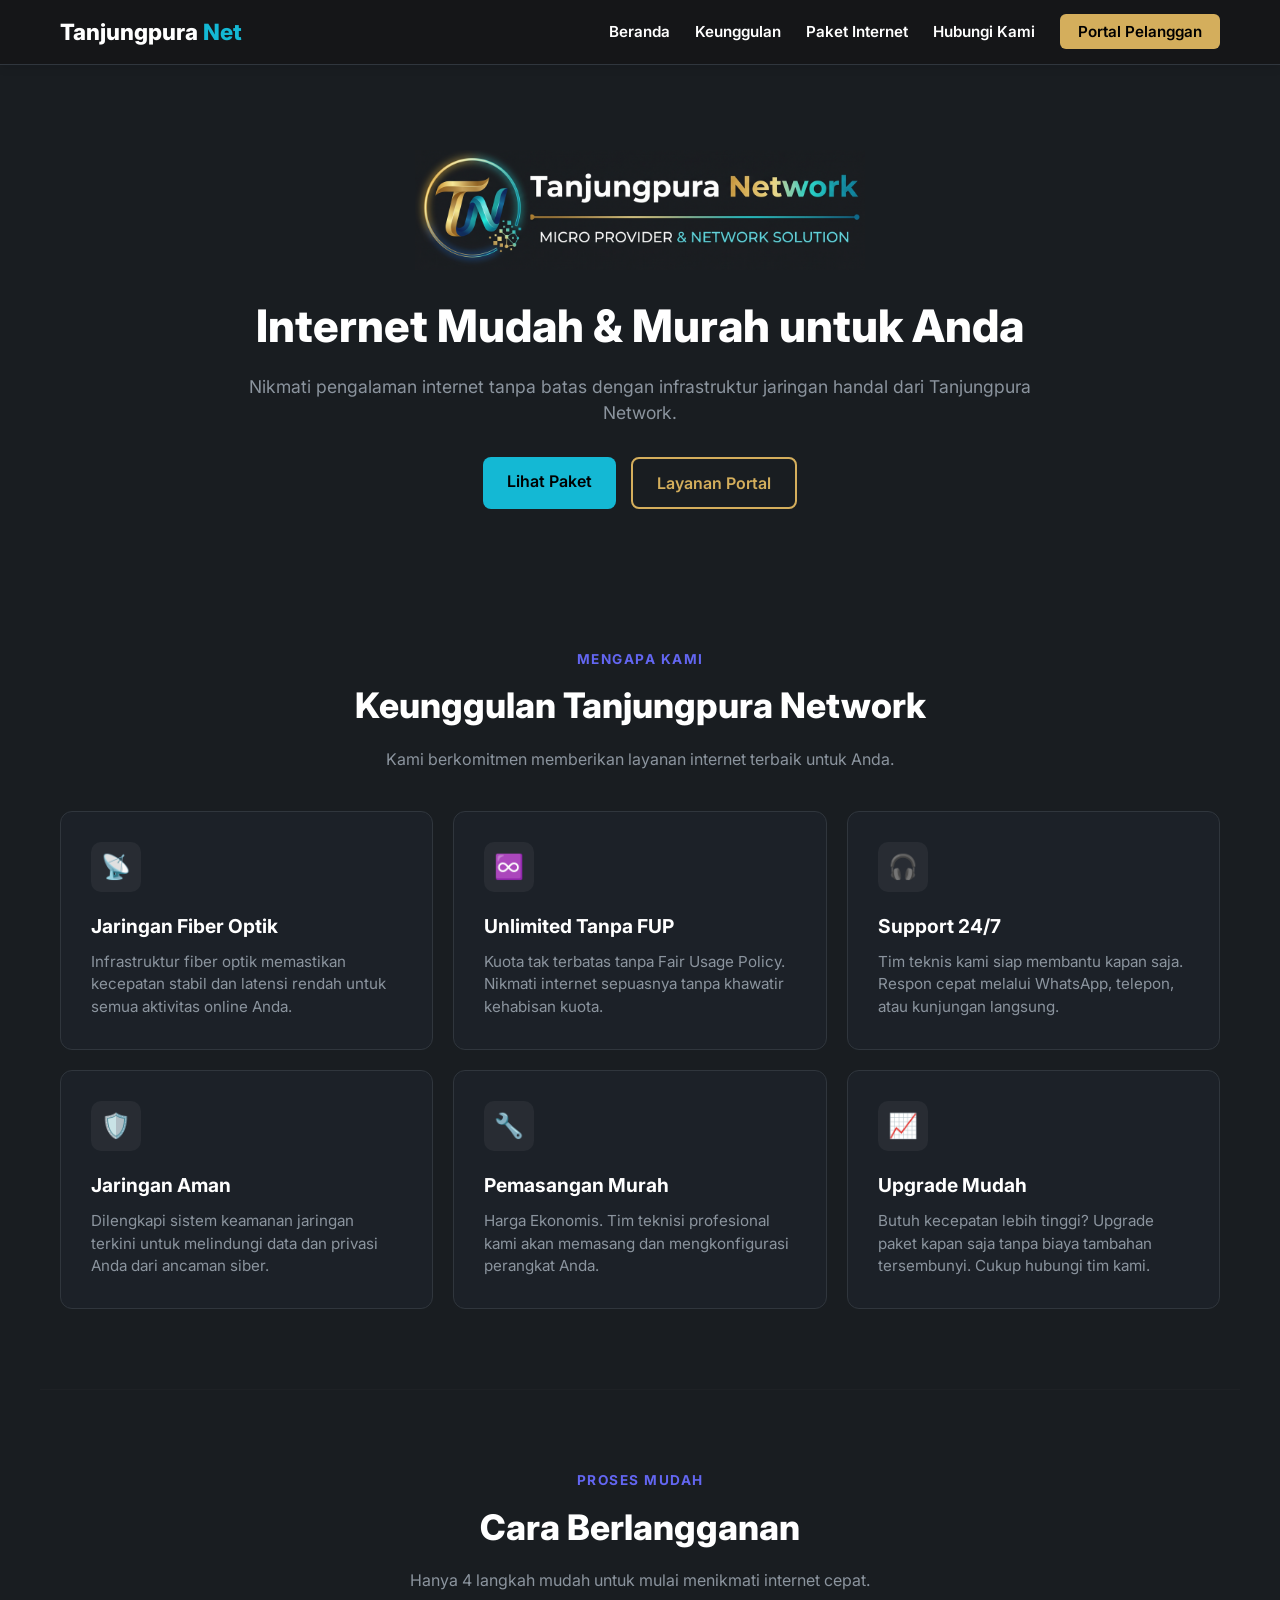
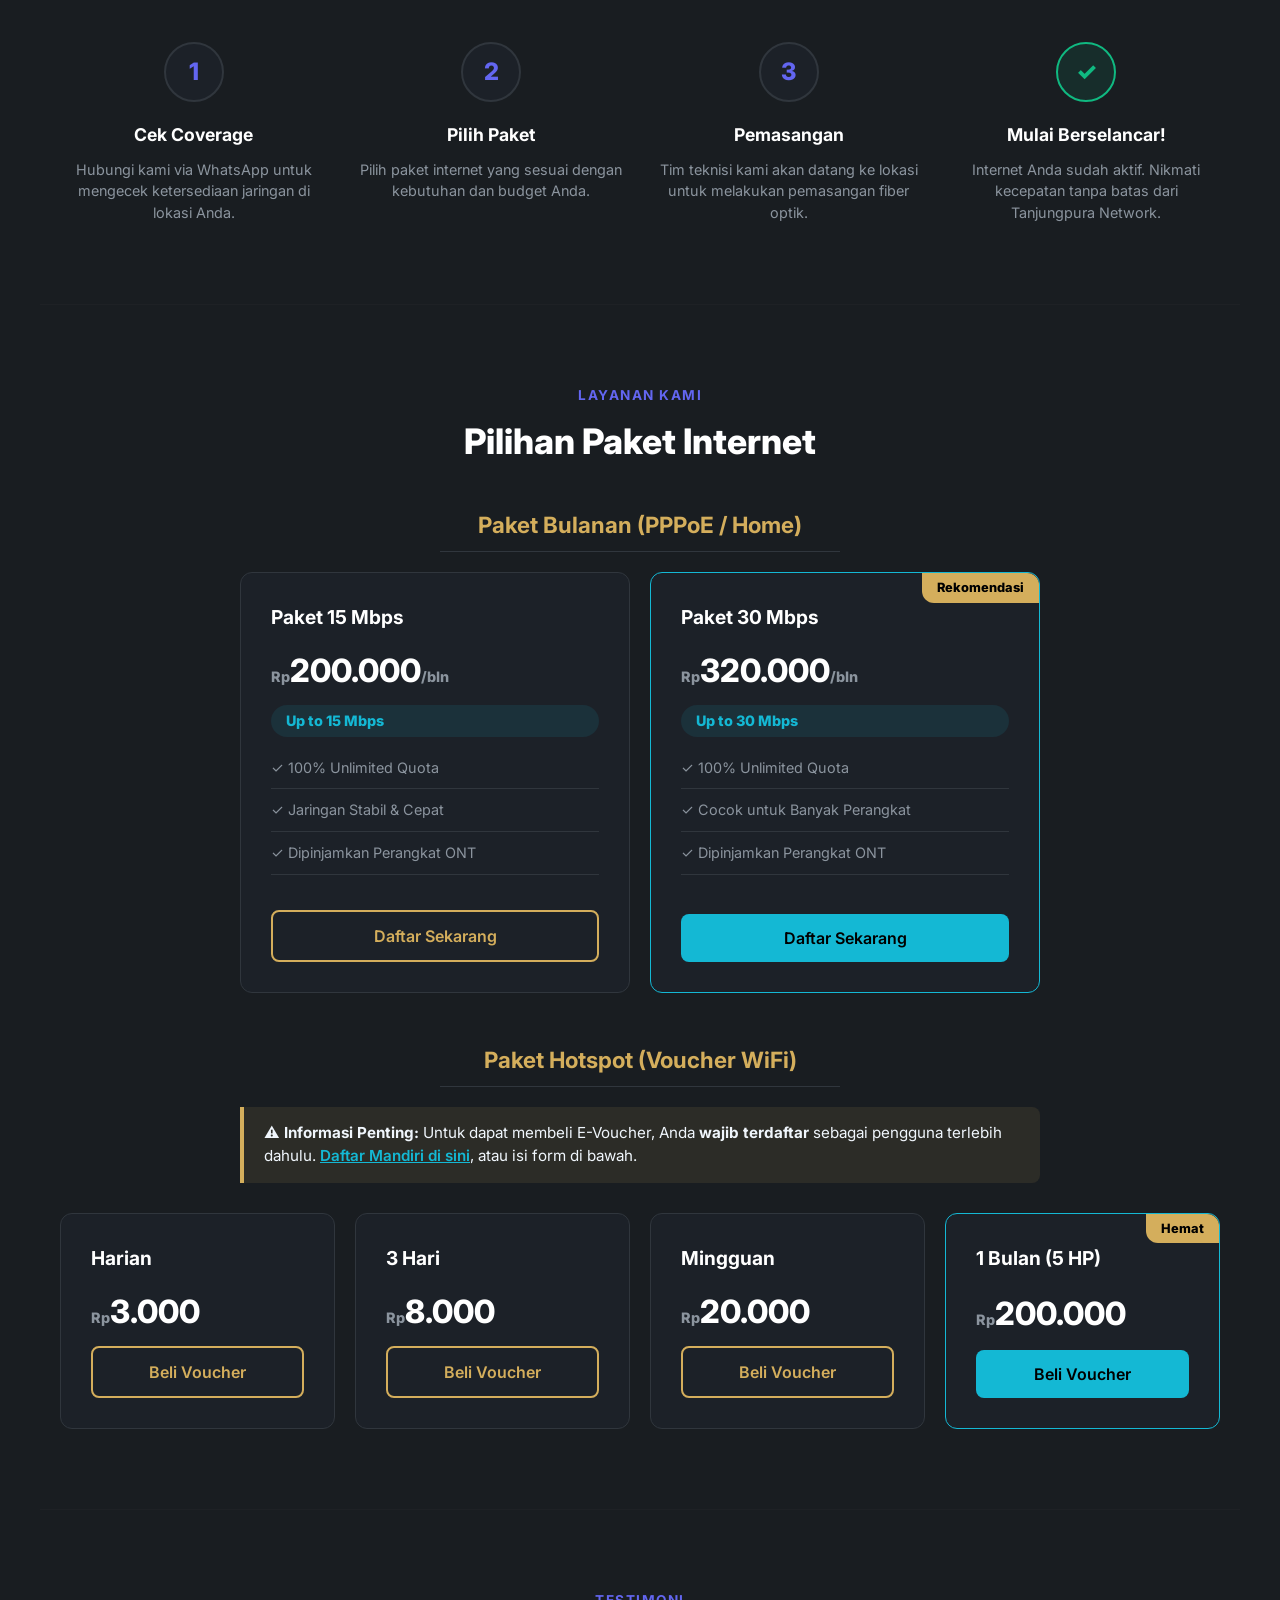
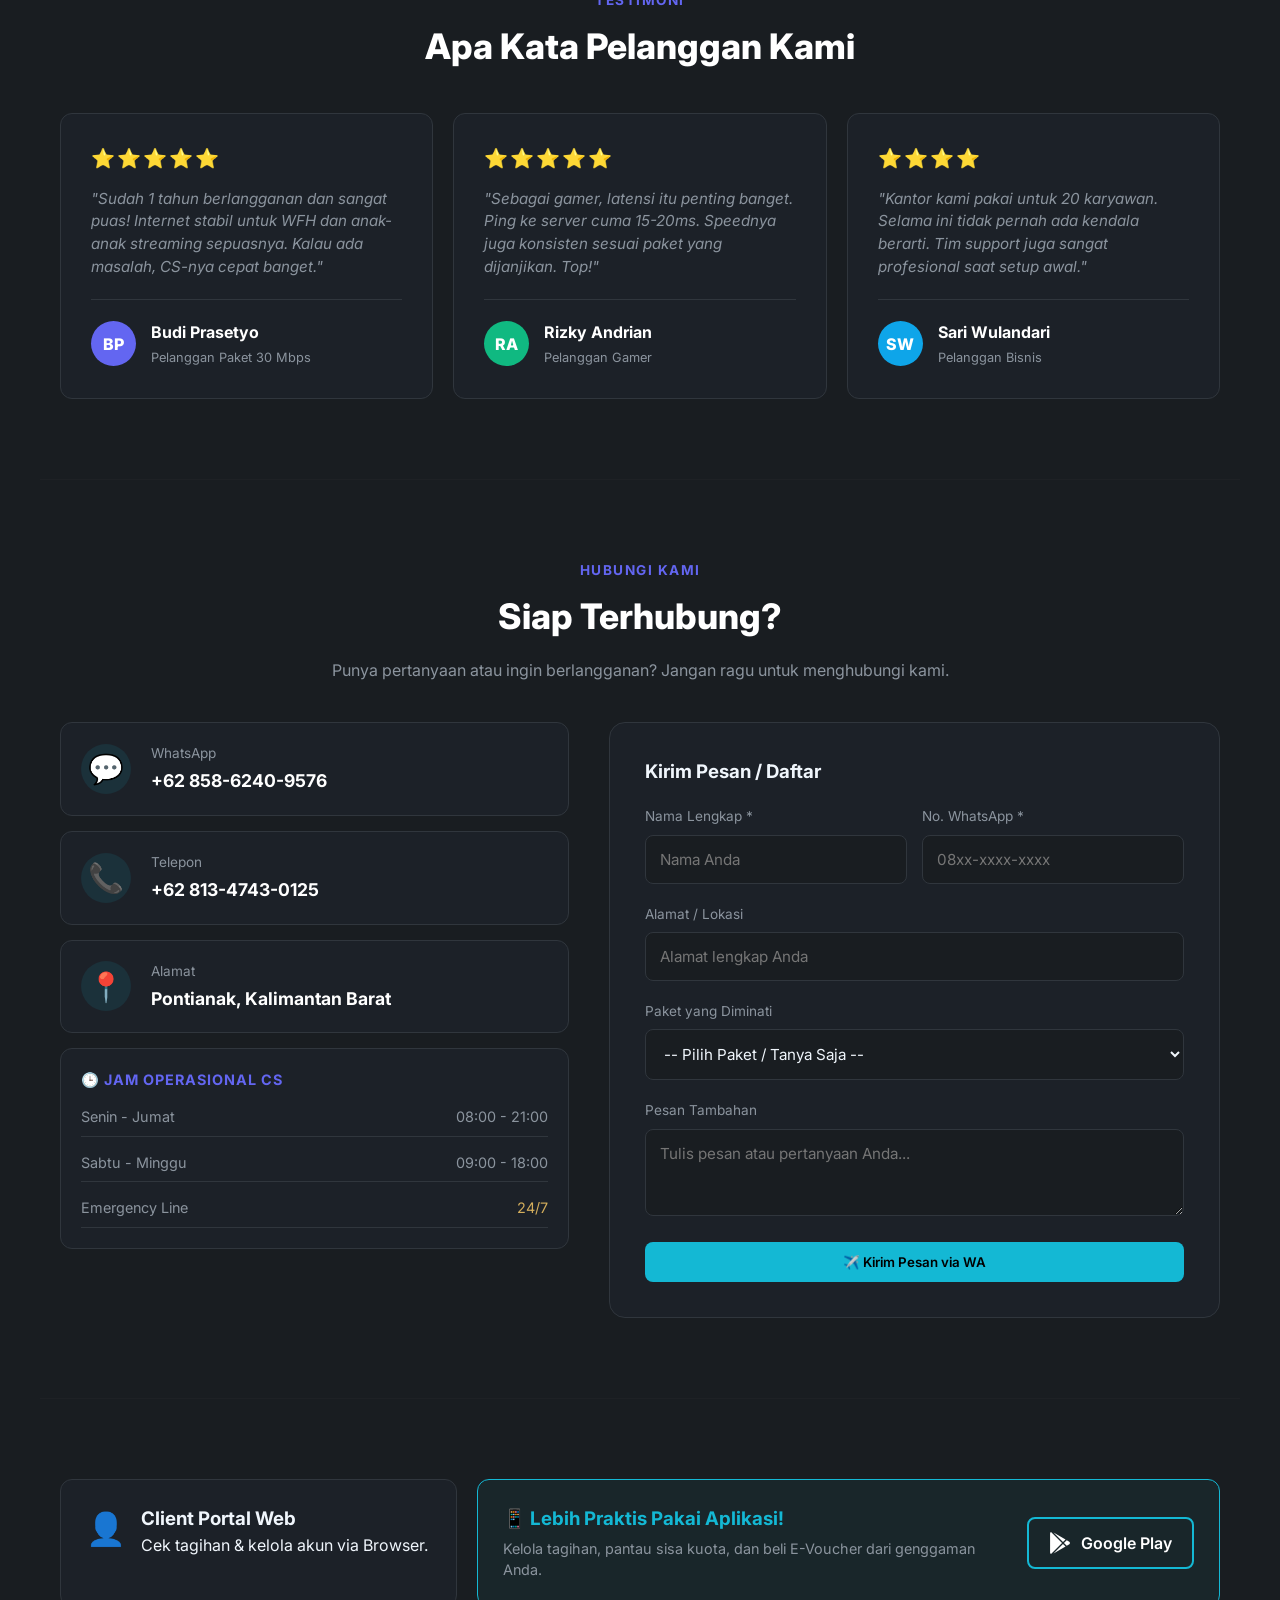
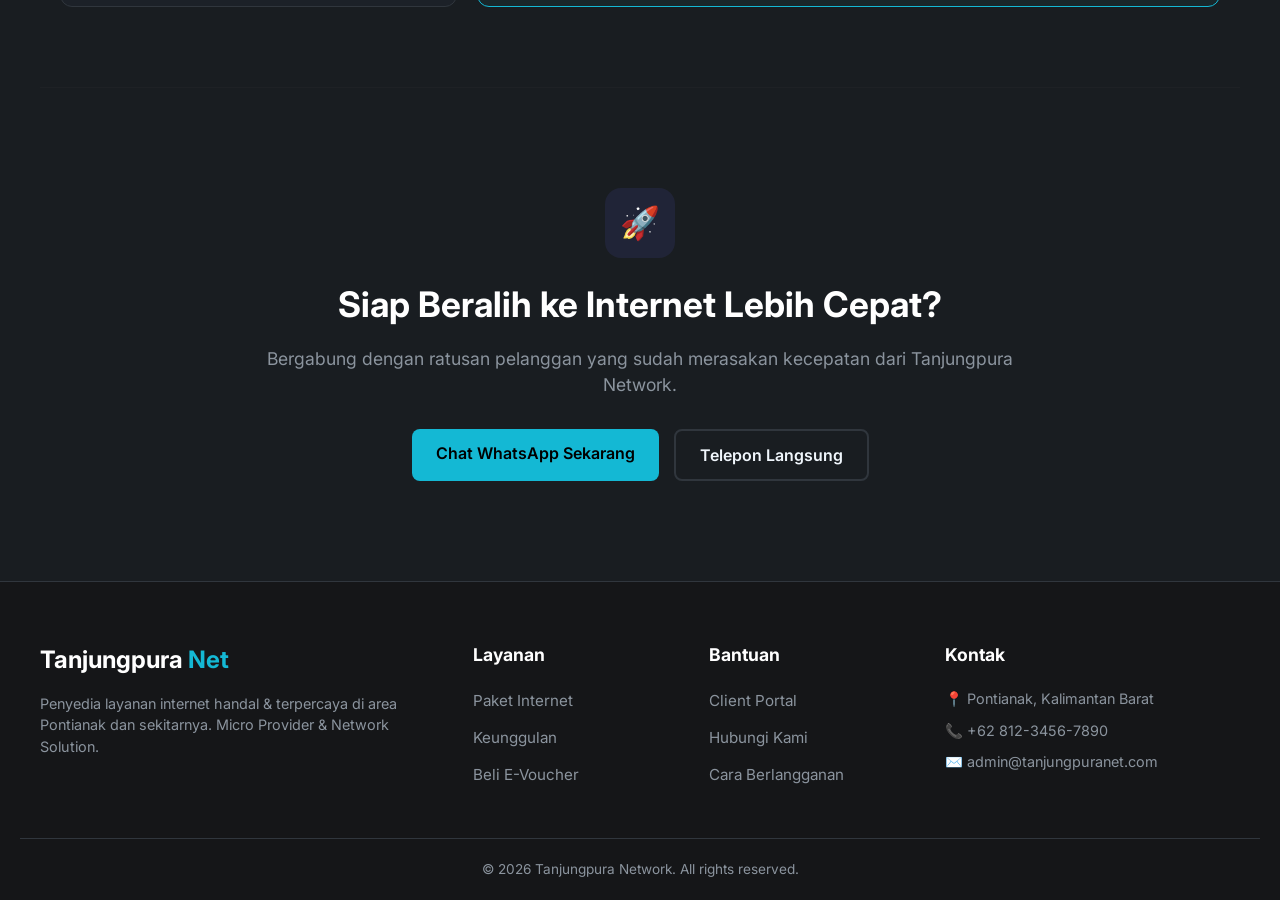
==== index.html @ 5db54688 "Initial commit" ====
<!DOCTYPE html>
<html lang="id">
<head>
    <meta charset="UTF-8">
    <meta name="viewport" content="width=device-width, initial-scale=1.0">
    <title>Tanjungpura Network - Micro Provider & Network Solution</title>
    <link href="https://fonts.googleapis.com/css2?family=Inter:wght@300;400;600;700;800&display=swap" rel="stylesheet">
    <link rel="stylesheet" href="style.css">
</head>
<body>

    <!-- Navbar -->
    <nav class="navbar" id="navbar">
        <div class="nav-container">
            <div class="logo">
                <a href="#home" style="text-decoration: none; color: var(--text-light);">
                    Tanjungpura <span class="text-cyan">Net</span>
                </a>
            </div>
            <div class="menu-toggle" id="mobile-menu">
                <span class="bar"></span>
                <span class="bar"></span>
                <span class="bar"></span>
            </div>
            <ul class="nav-links" id="nav-links">
                <li><a href="#home">Beranda</a></li>
                <li><a href="#fitur">Keunggulan</a></li>
                <li><a href="#paket">Paket Internet</a></li>
                <li><a href="#kontak">Hubungi Kami</a></li>
                <li><a href="https://gayatricorp.mixradius.com/login" class="btn-nav" target="_blank">Portal Pelanggan</a></li>
            </ul>
        </div>
    </nav>

    <!-- Hero Section -->
    <header id="home" class="hero">
        <div class="hero-content">
            <img src="tpr1.png" alt="Tanjungpura Network" class="hero-center-logo">
           <!-- <div class="tagline">Micro Provider & Network Solution</div> -->
            <h1>Internet Mudah & Murah untuk Anda</h1>
            <p>Nikmati pengalaman internet tanpa batas dengan infrastruktur jaringan handal dari Tanjungpura Network.</p>
            <div class="hero-buttons">
                <a href="#paket" class="btn btn-primary">Lihat Paket</a>
                <a href="#portal" class="btn btn-outline">Layanan Portal</a>
            </div>
        </div>
    </header>

    <!-- Statistik Section 
    <section class="stats-section">
        <div class="stats-container">
            <div class="stat-item">
                <h3 class="stat-number">1.250+</h3>
                <p>PELANGGAN AKTIF</p>
            </div>
            <div class="stat-item">
                <h3 class="stat-number">99.9%</h3>
                <p>UPTIME</p>
            </div>
            <div class="stat-item">
                <h3 class="stat-number">24/7</h3>
                <p>CUSTOMER SUPPORT</p>
            </div>
            <div class="stat-item">
                <h3 class="stat-number">15+</h3>
                <p>AREA COVERAGE</p>
            </div>
        </div>
    </section> -->

    <!-- Fitur & Keunggulan Section -->
    <section id="fitur" class="features">
        <div class="section-title">
            <span class="section-subtitle">MENGAPA KAMI</span>
            <h2>Keunggulan Tanjungpura Network</h2>
            <p style="color: var(--text-muted);">Kami berkomitmen memberikan layanan internet terbaik untuk Anda.</p>
        </div>
        <div class="feature-grid">
            <div class="feature-card">
                <div class="icon-box">📡</div>
                <h3>Jaringan Fiber Optik</h3>
                <p>Infrastruktur fiber optik memastikan kecepatan stabil dan latensi rendah untuk semua aktivitas online Anda.</p>
            </div>
            <div class="feature-card">
                <div class="icon-box">♾️</div>
                <h3>Unlimited Tanpa FUP</h3>
                <p>Kuota tak terbatas tanpa Fair Usage Policy. Nikmati internet sepuasnya tanpa khawatir kehabisan kuota.</p>
            </div>
            <div class="feature-card">
                <div class="icon-box">🎧</div>
                <h3>Support 24/7</h3>
                <p>Tim teknis kami siap membantu kapan saja. Respon cepat melalui WhatsApp, telepon, atau kunjungan langsung.</p>
            </div>
            <div class="feature-card">
                <div class="icon-box">🛡️</div>
                <h3>Jaringan Aman</h3>
                <p>Dilengkapi sistem keamanan jaringan terkini untuk melindungi data dan privasi Anda dari ancaman siber.</p>
            </div>
            <div class="feature-card">
                <div class="icon-box">🔧</div>
                <h3>Pemasangan Murah</h3>
                <p>Harga Ekonomis. Tim teknisi profesional kami akan memasang dan mengkonfigurasi perangkat Anda.</p>
            </div>
            <div class="feature-card">
                <div class="icon-box">📈</div>
                <h3>Upgrade Mudah</h3>
                <p>Butuh kecepatan lebih tinggi? Upgrade paket kapan saja tanpa biaya tambahan tersembunyi. Cukup hubungi tim kami.</p>
            </div>
        </div>
    </section>

    <!-- Proses Berlangganan Section -->
    <section class="steps-section">
        <div class="section-title">
            <span class="section-subtitle">PROSES MUDAH</span>
            <h2>Cara Berlangganan</h2>
            <p style="color: var(--text-muted);">Hanya 4 langkah mudah untuk mulai menikmati internet cepat.</p>
        </div>
        <div class="steps-grid">
            <div class="step-item">
                <div class="step-circle">1</div>
                <h3>Cek Coverage</h3>
                <p>Hubungi kami via WhatsApp untuk mengecek ketersediaan jaringan di lokasi Anda.</p>
            </div>
            <div class="step-item">
                <div class="step-circle">2</div>
                <h3>Pilih Paket</h3>
                <p>Pilih paket internet yang sesuai dengan kebutuhan dan budget Anda.</p>
            </div>
            <div class="step-item">
                <div class="step-circle">3</div>
                <h3>Pemasangan</h3>
                <p>Tim teknisi kami akan datang ke lokasi untuk melakukan pemasangan fiber optik.</p>
            </div>
            <div class="step-item">
                <div class="step-circle step-success">✓</div>
                <h3>Mulai Berselancar!</h3>
                <p>Internet Anda sudah aktif. Nikmati kecepatan tanpa batas dari Tanjungpura Network.</p>
            </div>
        </div>
    </section>

    <!-- Paket Harga Section (Bulanan & Hotspot) -->
    <section id="paket" class="pricing">
        <div class="section-title">
            <span class="section-subtitle">LAYANAN KAMI</span>
            <h2>Pilihan Paket Internet</h2>
        </div>
        <!-- (Kode Paket Bulanan dan Hotspot Anda tetap sama, saya sertakan penuh agar tidak terpotong) -->
        <h3 class="package-category-title">Paket Bulanan (PPPoE / Home)</h3>
        <div class="pricing-grid-monthly">
            <div class="pricing-card">
                <h3>Paket 15 Mbps</h3>
                <div class="price"><span>Rp</span>200.000<span>/bln</span></div>
                <div class="speed">Up to 15 Mbps</div>
                <ul class="features-list">
                    <li>✓ 100% Unlimited Quota</li>
                    <li>✓ Jaringan Stabil & Cepat</li>
                    <li>✓ Dipinjamkan Perangkat ONT</li>
                </ul>
                <a href="#kontak" class="btn btn-outline">Daftar Sekarang</a>
            </div>
            <div class="pricing-card popular">
                <div class="badge">Rekomendasi</div>
                <h3>Paket 30 Mbps</h3>
                <div class="price"><span>Rp</span>320.000<span>/bln</span></div>
                <div class="speed">Up to 30 Mbps</div>
                <ul class="features-list">
                    <li>✓ 100% Unlimited Quota</li>
                    <li>✓ Cocok untuk Banyak Perangkat</li>
                    <li>✓ Dipinjamkan Perangkat ONT</li>
                </ul>
                <a href="#kontak" class="btn btn-primary">Daftar Sekarang</a>
            </div>
        </div>

        <h3 class="package-category-title" style="margin-top: 50px;">Paket Hotspot (Voucher WiFi)</h3>
        <div class="info-box">
            <p><strong>⚠️ Informasi Penting:</strong> Untuk dapat membeli E-Voucher, Anda <strong>wajib terdaftar</strong> sebagai pengguna terlebih dahulu. <a href="https://gayatricorp.mixradius.com/register" target="_blank">Daftar Mandiri di sini</a>, atau isi form di bawah.</p>
        </div>
        <div class="pricing-grid-hotspot">
            <div class="pricing-card">
                <h3>Harian</h3>
                <div class="price"><span>Rp</span>3.000</div>
                <a href="https://gayatricorp.mixradius.com/evoucher" class="btn btn-outline" target="_blank">Beli Voucher</a>
            </div>
            <div class="pricing-card">
                <h3>3 Hari</h3>
                <div class="price"><span>Rp</span>8.000</div>
                <a href="https://gayatricorp.mixradius.com/evoucher" class="btn btn-outline" target="_blank">Beli Voucher</a>
            </div>
            <div class="pricing-card">
                <h3>Mingguan</h3>
                <div class="price"><span>Rp</span>20.000</div>
                <a href="https://gayatricorp.mixradius.com/evoucher" class="btn btn-outline" target="_blank">Beli Voucher</a>
            </div>
            <div class="pricing-card popular">
                <div class="badge">Hemat</div>
                <h3>1 Bulan (5 HP)</h3>
                <div class="price"><span>Rp</span>200.000</div>
                <a href="https://gayatricorp.mixradius.com/evoucher" class="btn btn-primary" target="_blank">Beli Voucher</a>
            </div>
        </div>
    </section>

    <!-- Testimoni Section -->
    <section class="testi-section">
        <div class="section-title">
            <span class="section-subtitle">TESTIMONI</span>
            <h2>Apa Kata Pelanggan Kami</h2>
        </div>
        <div class="testi-grid">
            <div class="testi-card">
                <div class="stars">⭐⭐⭐⭐⭐</div>
                <p class="testi-text">"Sudah 1 tahun berlangganan dan sangat puas! Internet stabil untuk WFH dan anak-anak streaming sepuasnya. Kalau ada masalah, CS-nya cepat banget."</p>
                <div class="testi-user">
                    <div class="user-avatar" style="background: #6366f1;">BP</div>
                    <div>
                        <h4>Budi Prasetyo</h4>
                        <span>Pelanggan Paket 30 Mbps</span>
                    </div>
                </div>
            </div>
            <div class="testi-card">
                <div class="stars">⭐⭐⭐⭐⭐</div>
                <p class="testi-text">"Sebagai gamer, latensi itu penting banget. Ping ke server cuma 15-20ms. Speednya juga konsisten sesuai paket yang dijanjikan. Top!"</p>
                <div class="testi-user">
                    <div class="user-avatar" style="background: #10b981;">RA</div>
                    <div>
                        <h4>Rizky Andrian</h4>
                        <span>Pelanggan Gamer</span>
                    </div>
                </div>
            </div>
            <div class="testi-card">
                <div class="stars">⭐⭐⭐⭐</div>
                <p class="testi-text">"Kantor kami pakai untuk 20 karyawan. Selama ini tidak pernah ada kendala berarti. Tim support juga sangat profesional saat setup awal."</p>
                <div class="testi-user">
                    <div class="user-avatar" style="background: #0ea5e9;">SW</div>
                    <div>
                        <h4>Sari Wulandari</h4>
                        <span>Pelanggan Bisnis</span>
                    </div>
                </div>
            </div>
        </div>
    </section>

    <!-- Contact & Form Section -->
    <section id="kontak" class="contact-section">
        <div class="section-title">
            <span class="section-subtitle">HUBUNGI KAMI</span>
            <h2>Siap Terhubung?</h2>
            <p style="color: var(--text-muted);">Punya pertanyaan atau ingin berlangganan? Jangan ragu untuk menghubungi kami.</p>
        </div>
        
        <div class="contact-grid">
            <!-- Info Kiri -->
            <div class="contact-info">
                <div class="info-card">
                    <div class="info-icon text-cyan">💬</div>
                    <div>
                        <p class="info-label">WhatsApp</p>
                        <h4>+62 858-6240-9576</h4>
                    </div>
                </div>
                <div class="info-card">
                    <div class="info-icon text-cyan">📞</div>
                    <div>
                        <p class="info-label">Telepon</p>
                        <h4>+62 813-4743-0125</h4>
                    </div>
                </div>
                <div class="info-card">
                    <div class="info-icon text-cyan">📍</div>
                    <div>
                        <p class="info-label">Alamat</p>
                        <h4>Pontianak, Kalimantan Barat</h4>
                    </div>
                </div>
                <div class="info-card op-hours">
                    <h4>🕒 Jam Operasional CS</h4>
                    <div class="hours-row"><span>Senin - Jumat</span> <span>08:00 - 21:00</span></div>
                    <div class="hours-row"><span>Sabtu - Minggu</span> <span>09:00 - 18:00</span></div>
                    <div class="hours-row"><span>Emergency Line</span> <span class="text-gold">24/7</span></div>
                </div>
            </div>

            <!-- Form Kanan -->
            <div class="contact-form-box">
                <h3 style="margin-bottom: 20px;">Kirim Pesan / Daftar</h3>
                <form id="waForm">
                    <div class="form-row">
                        <div class="form-group">
                            <label>Nama Lengkap *</label>
                            <input type="text" id="nama" class="form-control" required placeholder="Nama Anda">
                        </div>
                        <div class="form-group">
                            <label>No. WhatsApp *</label>
                            <input type="tel" id="nohp" class="form-control" required placeholder="08xx-xxxx-xxxx">
                        </div>
                    </div>
                    <div class="form-group">
                        <label>Alamat / Lokasi</label>
                        <input type="text" id="alamat" class="form-control" placeholder="Alamat lengkap Anda">
                    </div>
                    <div class="form-group">
                        <label>Paket yang Diminati</label>
                        <select id="paketpilihan" class="form-control">
                            <option value="Hanya Bertanya">-- Pilih Paket / Tanya Saja --</option>
                            <option value="Daftar Akun Voucher">Daftar Akun Voucher</option>
                            <option value="Pasang Bulanan 15 Mbps">Pasang Bulanan 15 Mbps</option>
                            <option value="Pasang Bulanan 30 Mbps">Pasang Bulanan 30 Mbps</option>
                        </select>
                    </div>
                    <div class="form-group">
                        <label>Pesan Tambahan</label>
                        <textarea id="pesanTambahan" class="form-control" rows="3" placeholder="Tulis pesan atau pertanyaan Anda..."></textarea>
                    </div>
                    <button type="submit" class="btn btn-primary" style="width: 100%;">✈️ Kirim Pesan via WA</button>
                </form>
            </div>
        </div>
    </section>

    <!-- Portal Pelanggan Access -->
    <section id="portal" class="portals">
        <div class="portal-grid">
            <a href="https://gayatricorp.mixradius.com/login" class="portal-card client-portal" target="_blank">
                <div class="portal-icon">👤</div>
                <div><h3>Client Portal Web</h3><p>Cek tagihan & kelola akun via Browser.</p></div>
            </a>
            <div class="app-banner" style="flex: 2;">
                <div class="app-banner-text">
                    <h3>📱 Lebih Praktis Pakai Aplikasi!</h3>
                    <p>Kelola tagihan, pantau sisa kuota, dan beli E-Voucher dari genggaman Anda.</p>
                </div>
                <a href="https://play.google.com/store/apps/details?id=com.mixradius.clientapp" class="btn btn-app" target="_blank">
                    <svg xmlns="http://www.w3.org/2000/svg" width="22" height="22" fill="currentColor" viewBox="0 0 512 512"><path d="M325.3 234.3L104.6 13l280.8 161.2-60.1 60.1zM47 0C34 6.8 25.3 19.2 25.3 35.3v441.3c0 16.1 8.7 28.5 21.7 35.3l256.6-256L47 0zm425.2 225.6l-58.9-34.1-65.7 64.5 65.7 64.5 60.1-34.1c18-14.3 18-46.5-1.2-60.8zM104.6 499l280.8-161.2-60.1-60.1L104.6 499z"/></svg>
                    Google Play
                </a>
            </div>
        </div>
    </section>

    <!-- Bottom CTA Section -->
    <section class="cta-section">
        <div class="cta-icon">🚀</div>
        <h2>Siap Beralih ke Internet Lebih Cepat?</h2>
        <p>Bergabung dengan ratusan pelanggan yang sudah merasakan kecepatan dari Tanjungpura Network.</p>
        <div class="cta-buttons">
            <a href="#kontak" class="btn btn-primary">Chat WhatsApp Sekarang</a>
            <a href="#kontak" class="btn btn-outline" style="color: var(--text-main); border-color: var(--border);">Telepon Langsung</a>
        </div>
    </section>

    <!-- Extended Footer -->
    <footer class="extended-footer">
        <div class="footer-grid">
            <div class="footer-brand">
                <h2 style="color: var(--text-light); margin-bottom: 15px;">Tanjungpura <span class="text-cyan">Net</span></h2>
                <p style="color: var(--text-muted); font-size: 0.9rem;">Penyedia layanan internet handal & terpercaya di area Pontianak dan sekitarnya. Micro Provider & Network Solution.</p>
            </div>
            <div class="footer-links">
                <h3>Layanan</h3>
                <ul>
                    <li><a href="#paket">Paket Internet</a></li>
                    <li><a href="#fitur">Keunggulan</a></li>
                    <li><a href="https://gayatricorp.mixradius.com/evoucher">Beli E-Voucher</a></li>
                </ul>
            </div>
            <div class="footer-links">
                <h3>Bantuan</h3>
                <ul>
                    <li><a href="https://gayatricorp.mixradius.com/login">Client Portal</a></li>
                    <li><a href="#kontak">Hubungi Kami</a></li>
                    <li><a href="#cara-berlangganan">Cara Berlangganan</a></li>
                </ul>
            </div>
            <div class="footer-links">
                <h3>Kontak</h3>
                <ul style="color: var(--text-muted); font-size: 0.9rem;">
                    <li style="margin-bottom: 10px;">📍 Pontianak, Kalimantan Barat</li>
                    <li style="margin-bottom: 10px;">📞 +62 812-3456-7890</li>
                    <li>✉️ admin@tanjungpuranet.com</li>
                </ul>
            </div>
        </div>
        <div class="footer-bottom">
            <p>&copy; 2026 Tanjungpura Network. All rights reserved.</p>
        </div>
    </footer>

    <script src="script.js"></script>
</body>
</html>
---- style.css ----
/* Variabel Warna - Dark Theme */
:root {
    --bg-main: #191d21;
    --bg-navbar: #151618;
    --bg-card: #1c2128;
    --cyan: #14b8d4;
    --gold: #d4ae5c;
    --text-main: #f0f6fc;
    --text-muted: #8b949e;
    --text-light: #ffffff;
    --border: #30363d;
}

* {
    margin: 0;
    padding: 0;
    box-sizing: border-box;
    font-family: 'Inter', sans-serif;
}

html {
    scroll-behavior: smooth;
}

body {
    background-color: var(--bg-main);
    color: var(--text-main);
    line-height: 1.5;
}

.text-cyan {
    color: var(--cyan);
}

.text-gold {
    color: var(--gold);
}

/* Typography & Titles */
.section-subtitle {
    display: block;
    color: #6366f1;
    font-size: 0.85rem;
    font-weight: 700;
    letter-spacing: 1.5px;
    margin-bottom: 10px;
    text-transform: uppercase;
}

.section-title {
    text-align: center;
    margin-bottom: 40px;
}

.section-title h2 {
    font-size: 2.2rem;
    font-weight: 800;
    color: var(--text-light);
    margin-bottom: 15px;
}

.package-category-title {
    text-align: center;
    font-size: 1.4rem;
    color: var(--gold);
    margin-bottom: 20px;
    font-weight: 700;
    border-bottom: 1px solid var(--border);
    padding-bottom: 10px;
    max-width: 400px;
    margin-left: auto;
    margin-right: auto;
}

/* Buttons */
.btn {
    display: inline-block;
    padding: 12px 24px;
    border-radius: 8px;
    font-weight: 600;
    text-decoration: none;
    text-align: center;
    transition: all 0.3s;
    cursor: pointer;
    border: none;
}

.btn-primary {
    background: var(--cyan);
    color: #000;
}

.btn-primary:hover {
    background: #11a2bc;
    transform: translateY(-2px);
    box-shadow: 0 4px 15px rgba(20, 184, 212, 0.4);
}

.btn-outline {
    background: transparent;
    color: var(--gold);
    border: 2px solid var(--gold);
}

.btn-outline:hover {
    background: var(--gold);
    color: #000;
    transform: translateY(-2px);
}

/* Navbar */
.navbar {
    position: fixed;
    top: 0;
    width: 100%;
    background: var(--bg-navbar);
    z-index: 1000;
    border-bottom: 1px solid var(--border);
    transition: all 0.3s;
}

.nav-container {
    max-width: 1200px;
    margin: 0 auto;
    padding: 15px 20px;
    display: flex;
    justify-content: space-between;
    align-items: center;
}

.logo {
    font-size: 1.4rem;
    font-weight: 800;
}

.menu-toggle {
    display: none;
    cursor: pointer;
}

.bar {
    display: block;
    width: 25px;
    height: 3px;
    margin: 5px auto;
    background-color: var(--text-light);
    transition: all 0.3s;
}

.nav-links {
    display: flex;
    list-style: none;
    gap: 25px;
    align-items: center;
}

.nav-links a {
    text-decoration: none;
    color: var(--text-light);
    font-weight: 600;
    font-size: 0.95rem;
    transition: color 0.3s;
}

.nav-links a:hover {
    color: var(--cyan);
}

.btn-nav {
    background: var(--gold);
    color: #000 !important;
    padding: 8px 18px;
    border-radius: 6px;
}

/* Hero Section */
.hero {
    display: flex;
    align-items: center;
    justify-content: center;
    text-align: center;
    padding: 150px 20px 60px;
}

.hero-content {
    max-width: 800px;
}

.hero-center-logo {
    width: 100%;
    max-width: 450px;
    height: auto;
    margin: 0 auto 30px auto;
    display: block;
}

.tagline {
    color: var(--gold);
    font-weight: 700;
    letter-spacing: 2px;
    text-transform: uppercase;
    margin-bottom: 15px;
    font-size: 0.9rem;
}

.hero h1 {
    font-size: 2.8rem;
    font-weight: 800;
    margin-bottom: 20px;
    line-height: 1.2;
    color: var(--text-light);
}

.hero p {
    font-size: 1.1rem;
    color: var(--text-muted);
    margin-bottom: 30px;
}

.hero-buttons {
    display: flex;
    gap: 15px;
    justify-content: center;
}

/* Layout Grid Sections */
section {
    padding: 80px 20px;
    max-width: 1200px;
    margin: 0 auto;
    border-bottom: 1px solid rgba(255, 255, 255, 0.02);
}

/* Statistik Layout (Yang Tadi Berantakan) */
.stats-section {
    padding: 40px 20px;
    background: var(--bg-navbar);
    border-top: 1px solid var(--border);
    border-bottom: 1px solid var(--border);
    max-width: 100%;
    margin-bottom: 40px;
}

.stats-container {
    max-width: 1200px;
    margin: 0 auto;
    display: flex;
    flex-wrap: wrap;
    justify-content: space-around;
    gap: 20px;
    text-align: center;
}

.stat-item {
    flex: 1;
    min-width: 200px;
}

.stat-number {
    font-size: 2.5rem;
    font-weight: 800;
    color: var(--text-light);
    margin-bottom: 5px;
}

.stat-item:nth-child(2) .stat-number {
    color: #6366f1;
}

.stat-item p {
    color: var(--text-muted);
    font-size: 0.85rem;
    font-weight: 700;
    letter-spacing: 1px;
}

/* Keunggulan */
.feature-grid {
    display: grid;
    grid-template-columns: repeat(auto-fit, minmax(320px, 1fr));
    gap: 20px;
}

.feature-card {
    background: var(--bg-card);
    padding: 30px;
    border-radius: 12px;
    border: 1px solid var(--border);
    transition: transform 0.3s;
}

.feature-card:hover {
    transform: translateY(-5px);
    border-color: rgba(20, 184, 212, 0.3);
}

.icon-box {
    background: rgba(255, 255, 255, 0.05);
    width: 50px;
    height: 50px;
    display: flex;
    align-items: center;
    justify-content: center;
    border-radius: 10px;
    font-size: 1.5rem;
    margin-bottom: 20px;
}

.feature-card h3 {
    color: var(--text-light);
    margin-bottom: 10px;
    font-size: 1.2rem;
}

.feature-card p {
    color: var(--text-muted);
    font-size: 0.95rem;
}

/* Langkah Berlangganan */
.steps-grid {
    display: grid;
    grid-template-columns: repeat(auto-fit, minmax(220px, 1fr));
    gap: 30px;
    text-align: center;
    margin-top: 50px;
}

.step-item {
    position: relative;
}

.step-circle {
    background: var(--bg-card);
    border: 2px solid var(--border);
    width: 60px;
    height: 60px;
    margin: 0 auto 20px;
    border-radius: 50%;
    display: flex;
    align-items: center;
    justify-content: center;
    font-size: 1.5rem;
    font-weight: 800;
    color: #6366f1;
    z-index: 2;
    position: relative;
}

.step-success {
    color: #10b981;
    border-color: #10b981;
    background: rgba(16, 185, 129, 0.1);
}

.step-item h3 {
    color: var(--text-light);
    margin-bottom: 10px;
    font-size: 1.1rem;
}

.step-item p {
    color: var(--text-muted);
    font-size: 0.9rem;
}

/* Paket Harga */
.pricing-grid-monthly {
    display: grid;
    grid-template-columns: repeat(auto-fit, minmax(300px, 1fr));
    gap: 20px;
    max-width: 800px;
    margin: 0 auto;
}

.pricing-grid-hotspot {
    display: grid;
    grid-template-columns: repeat(auto-fit, minmax(220px, 1fr));
    gap: 20px;
}

.pricing-card {
    background: var(--bg-card);
    padding: 30px;
    border-radius: 12px;
    border: 1px solid var(--border);
    position: relative;
    display: flex;
    flex-direction: column;
    justify-content: space-between;
}

.pricing-card.popular {
    border-color: var(--cyan);
}

.badge {
    position: absolute;
    top: 0;
    right: 0;
    background: var(--gold);
    color: #000;
    padding: 5px 15px;
    font-size: 0.8rem;
    font-weight: 800;
    border-bottom-left-radius: 12px;
    border-top-right-radius: 12px;
}

.pricing-card h3 {
    color: var(--text-light);
    font-size: 1.2rem;
    margin-bottom: 5px;
}

.price {
    font-size: 2rem;
    font-weight: 800;
    margin: 10px 0;
    color: var(--text-light);
}

.price span {
    font-size: 0.9rem;
    color: var(--text-muted);
}

.speed {
    display: inline-block;
    background: rgba(20, 184, 212, 0.1);
    color: var(--cyan);
    padding: 5px 15px;
    border-radius: 20px;
    font-weight: 800;
    margin-bottom: 20px;
    font-size: 0.9rem;
}

.features-list {
    list-style: none;
    margin-bottom: 25px;
    color: var(--text-muted);
    flex-grow: 1;
}

.features-list li {
    margin-bottom: 10px;
    font-size: 0.9rem;
    border-bottom: 1px solid var(--border);
    padding-bottom: 10px;
}

.info-box {
    background: rgba(212, 174, 92, 0.1);
    border-left: 4px solid var(--gold);
    padding: 15px 20px;
    margin: 0 auto 30px;
    max-width: 800px;
    border-radius: 0 8px 8px 0;
}

.info-box p {
    color: var(--text-main);
    font-size: 0.95rem;
}

.info-box a {
    color: var(--cyan);
    font-weight: 600;
}

/* Testimoni */
.testi-grid {
    display: grid;
    grid-template-columns: repeat(auto-fit, minmax(300px, 1fr));
    gap: 20px;
}

.testi-card {
    background: var(--bg-card);
    padding: 30px;
    border-radius: 12px;
    border: 1px solid var(--border);
}

.stars {
    color: #facc15;
    font-size: 1.2rem;
    margin-bottom: 15px;
    letter-spacing: 2px;
}

.testi-text {
    color: var(--text-muted);
    font-size: 0.95rem;
    margin-bottom: 20px;
    font-style: italic;
    border-bottom: 1px solid var(--border);
    padding-bottom: 20px;
}

.testi-user {
    display: flex;
    align-items: center;
    gap: 15px;
}

.user-avatar {
    width: 45px;
    height: 45px;
    border-radius: 50%;
    display: flex;
    align-items: center;
    justify-content: center;
    font-weight: 800;
    color: #fff;
}

.testi-user h4 {
    color: var(--text-light);
    font-size: 1rem;
}

.testi-user span {
    color: var(--text-muted);
    font-size: 0.8rem;
}

/* Hubungi Kami / Kontak */
.contact-grid {
    display: grid;
    grid-template-columns: 1fr;
    gap: 40px;
}

@media (min-width: 900px) {
    .contact-grid {
        grid-template-columns: 1fr 1.2fr;
    }
}

.contact-info {
    display: flex;
    flex-direction: column;
    gap: 15px;
}

.info-card {
    background: var(--bg-card);
    padding: 20px;
    border-radius: 12px;
    border: 1px solid var(--border);
    display: flex;
    align-items: center;
    gap: 20px;
}

.info-icon {
    font-size: 1.8rem;
    width: 50px;
    height: 50px;
    background: rgba(20, 184, 212, 0.1);
    display: flex;
    align-items: center;
    justify-content: center;
    border-radius: 50%;
}

.info-label {
    color: var(--text-muted);
    font-size: 0.85rem;
    margin-bottom: 5px;
}

.info-card h4 {
    color: var(--text-light);
    font-size: 1.1rem;
}

.op-hours {
    flex-direction: column;
    align-items: flex-start;
    gap: 15px;
}

.op-hours h4 {
    color: #6366f1;
    font-size: 0.9rem;
    text-transform: uppercase;
    letter-spacing: 1px;
}

.hours-row {
    display: flex;
    justify-content: space-between;
    width: 100%;
    color: var(--text-muted);
    font-size: 0.9rem;
    border-bottom: 1px solid var(--border);
    padding-bottom: 8px;
}

/* Form Kontak & Pendaftaran */
.contact-form-box {
    background: var(--bg-card);
    padding: 35px;
    border-radius: 16px;
    border: 1px solid var(--border);
}

.form-row {
    display: grid;
    grid-template-columns: 1fr 1fr;
    gap: 15px;
}

@media (max-width: 600px) {
    .form-row {
        grid-template-columns: 1fr;
    }
}

.form-group {
    margin-bottom: 20px;
    text-align: left;
}

.form-group label {
    display: block;
    margin-bottom: 8px;
    color: var(--text-muted);
    font-size: 0.85rem;
}

.form-control {
    width: 100%;
    padding: 14px;
    border: 1px solid var(--border);
    border-radius: 8px;
    background: var(--bg-main);
    color: var(--text-main);
    font-size: 0.95rem;
    transition: all 0.3s;
}

.form-control:focus {
    outline: none;
    border-color: #6366f1;
}

textarea.form-control {
    resize: vertical;
}

/* Portals & App Banner */
.portal-grid {
    display: flex;
    flex-wrap: wrap;
    gap: 20px;
}

.portal-card {
    flex: 1;
    min-width: 280px;
    background: var(--bg-card);
    padding: 25px;
    border-radius: 12px;
    border: 1px solid var(--border);
    text-decoration: none;
    color: var(--text-main);
    display: flex;
    align-items: flex-start;
    gap: 15px;
    transition: transform 0.3s;
}

.portal-card:hover {
    transform: translateY(-3px);
    background: rgba(255, 255, 255, 0.05);
}

.portal-icon {
    font-size: 2rem;
}

.app-banner {
    background: rgba(20, 184, 212, 0.05);
    border: 1px solid var(--cyan);
    border-radius: 12px;
    padding: 25px;
    display: flex;
    flex-wrap: wrap;
    align-items: center;
    justify-content: space-between;
    gap: 20px;
}

.app-banner-text {
    flex: 1;
    min-width: 250px;
}

.app-banner-text h3 {
    color: var(--cyan);
    margin-bottom: 5px;
}

.app-banner-text p {
    color: var(--text-muted);
    font-size: 0.9rem;
}

.btn-app {
    display: flex;
    align-items: center;
    justify-content: center;
    gap: 10px;
    background: transparent;
    color: var(--text-light);
    border: 2px solid var(--cyan);
    padding: 12px 20px;
    border-radius: 8px;
    font-weight: 600;
    text-decoration: none;
    transition: background 0.3s;
}

.btn-app:hover {
    background: var(--cyan);
    color: #000;
}

/* CTA Section */
.cta-section {
    text-align: center;
    padding: 100px 20px;
    max-width: 800px;
    margin: 0 auto;
    border: none;
}

.cta-icon {
    background: rgba(99, 102, 241, 0.1);
    width: 70px;
    height: 70px;
    margin: 0 auto 20px;
    display: flex;
    align-items: center;
    justify-content: center;
    border-radius: 16px;
    font-size: 2rem;
}

.cta-section h2 {
    font-size: 2.2rem;
    margin-bottom: 15px;
    color: var(--text-light);
}

.cta-section p {
    color: var(--text-muted);
    margin-bottom: 30px;
    font-size: 1.1rem;
}

.cta-buttons {
    display: flex;
    gap: 15px;
    justify-content: center;
    flex-wrap: wrap;
}

/* Extended Footer */
.extended-footer {
    background: var(--bg-navbar);
    border-top: 1px solid var(--border);
    padding: 60px 20px 20px;
}

.footer-grid {
    max-width: 1200px;
    margin: 0 auto;
    display: grid;
    grid-template-columns: 2fr 1fr 1fr 1.5fr;
    gap: 40px;
    margin-bottom: 40px;
}

@media (max-width: 900px) {
    .footer-grid {
        grid-template-columns: 1fr 1fr;
    }
}

@media (max-width: 600px) {
    .footer-grid {
        grid-template-columns: 1fr;
    }
}

.footer-links h3 {
    color: var(--text-light);
    font-size: 1.1rem;
    margin-bottom: 20px;
}

.footer-links ul {
    list-style: none;
}

.footer-links li {
    margin-bottom: 12px;
}

.footer-links a {
    color: var(--text-muted);
    text-decoration: none;
    transition: color 0.3s;
    font-size: 0.95rem;
}

.footer-links a:hover {
    color: var(--cyan);
}

.footer-bottom {
    text-align: center;
    padding-top: 20px;
    border-top: 1px solid var(--border);
    color: var(--text-muted);
    font-size: 0.85rem;
}

/* Mobile Logic */
@media (max-width: 768px) {
    .menu-toggle {
        display: block;
    }

    .nav-links {
        position: absolute;
        top: 100%;
        left: 0;
        width: 100%;
        background: var(--bg-navbar);
        border-bottom: 1px solid var(--border);
        flex-direction: column;
        padding: 20px;
        gap: 20px;
        transform: translateY(-150%);
        opacity: 0;
        transition: all 0.3s ease-in-out;
        z-index: -1;
    }

    .nav-links.active {
        transform: translateY(0);
        opacity: 1;
        z-index: 999;
    }

    .hero h1 {
        font-size: 2rem;
    }

    .hero-buttons {
        flex-direction: column;
    }
}
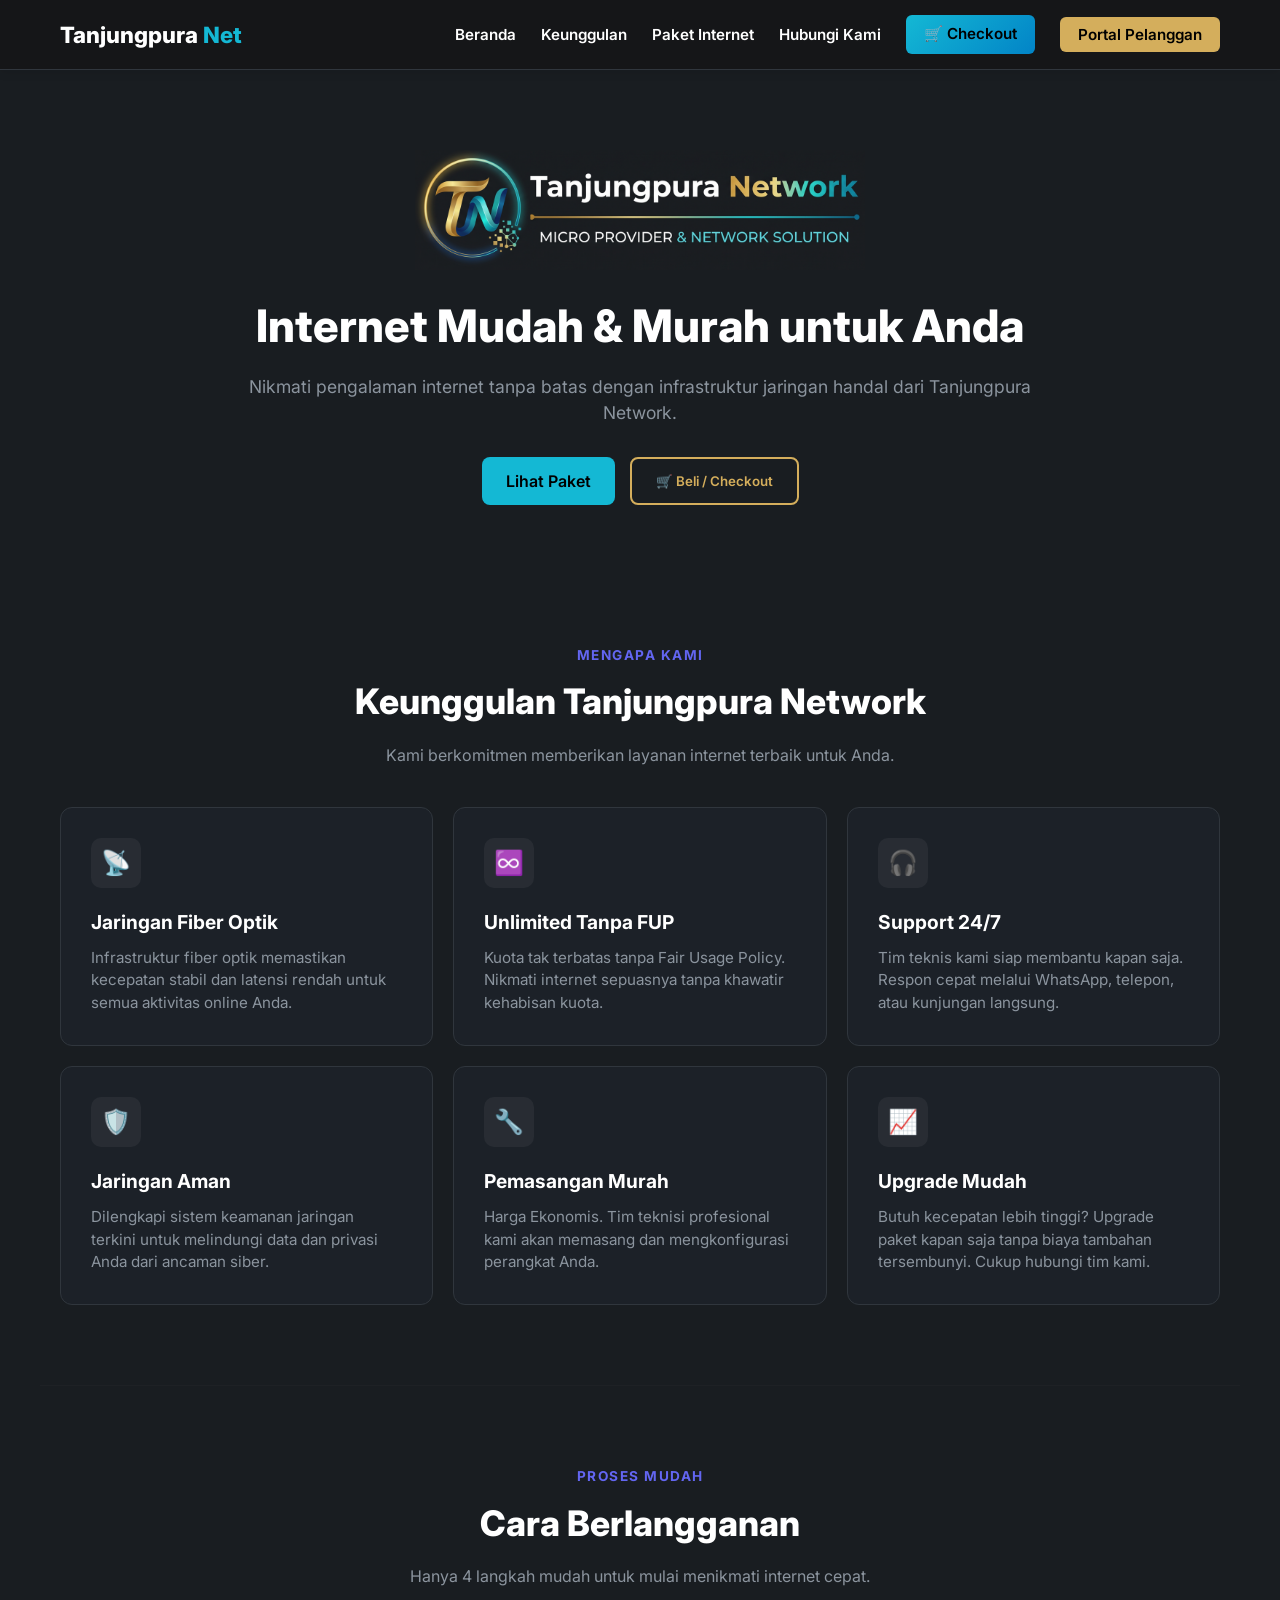
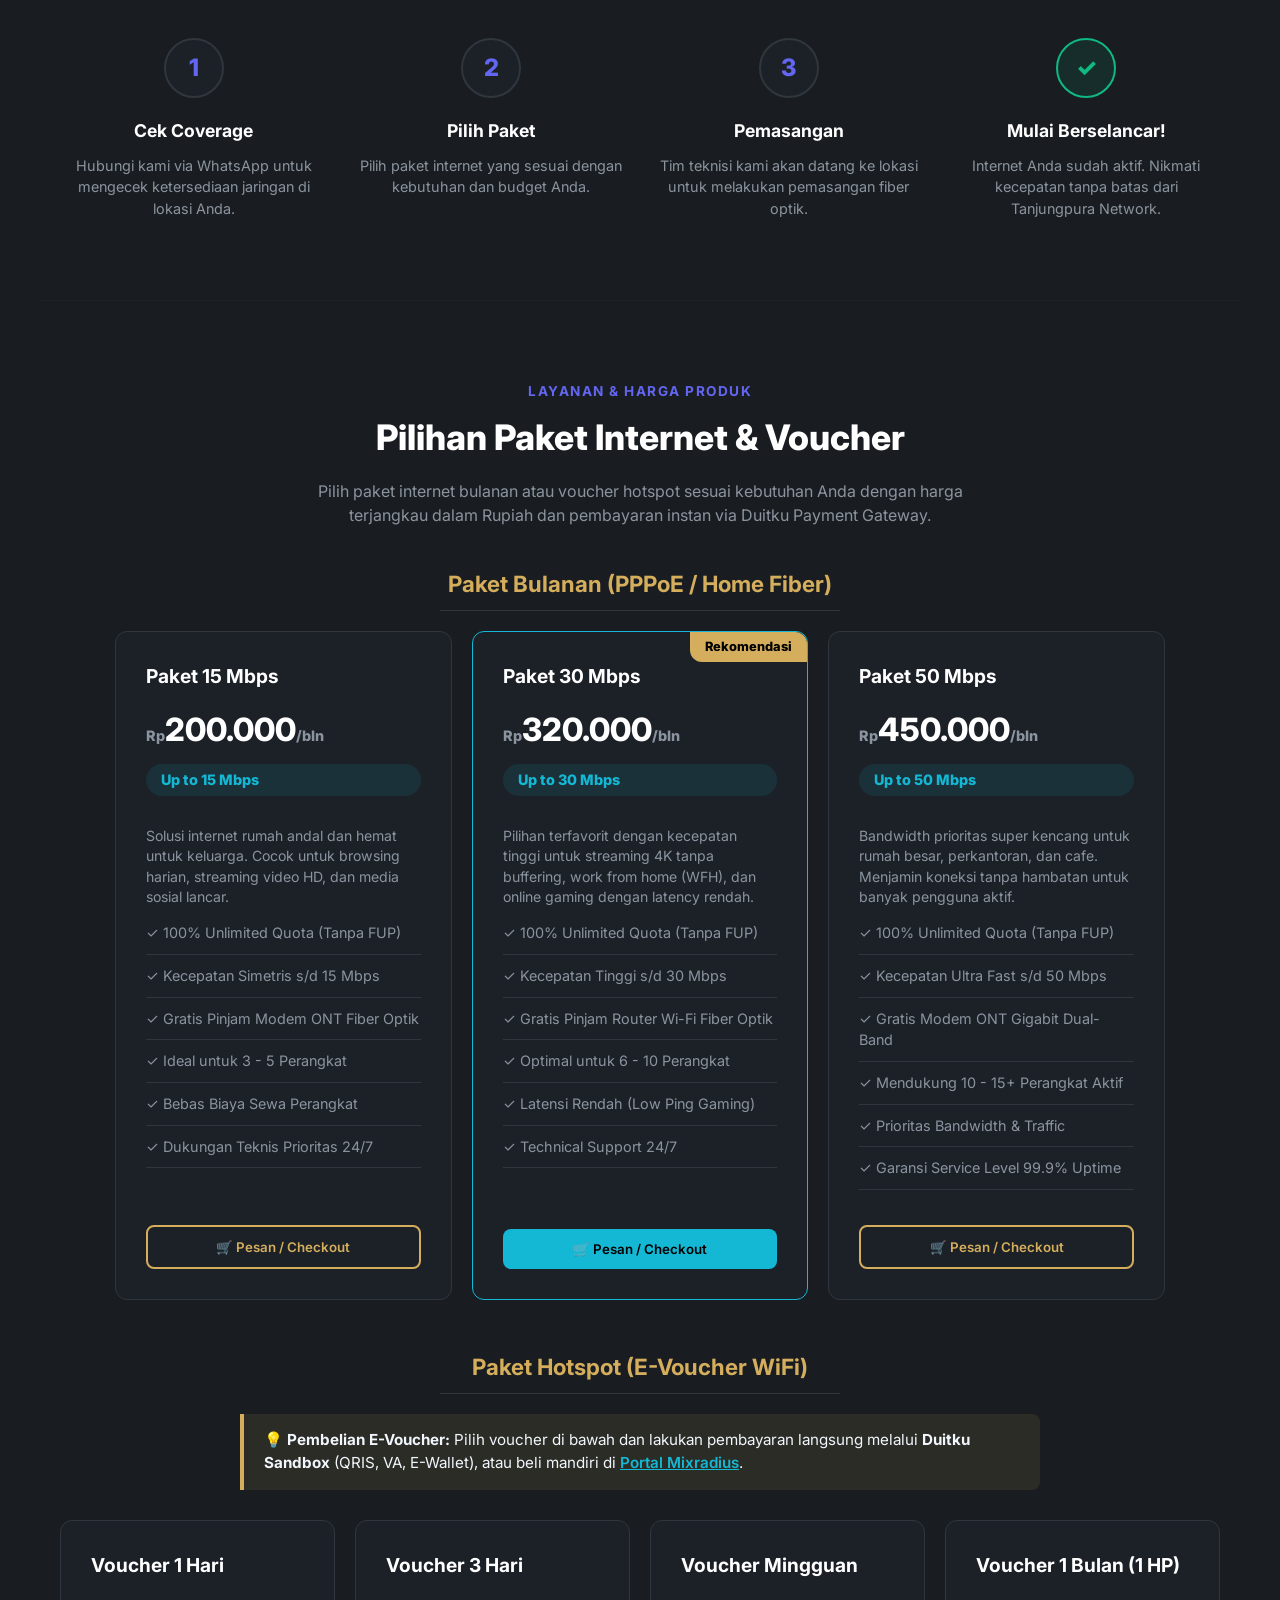
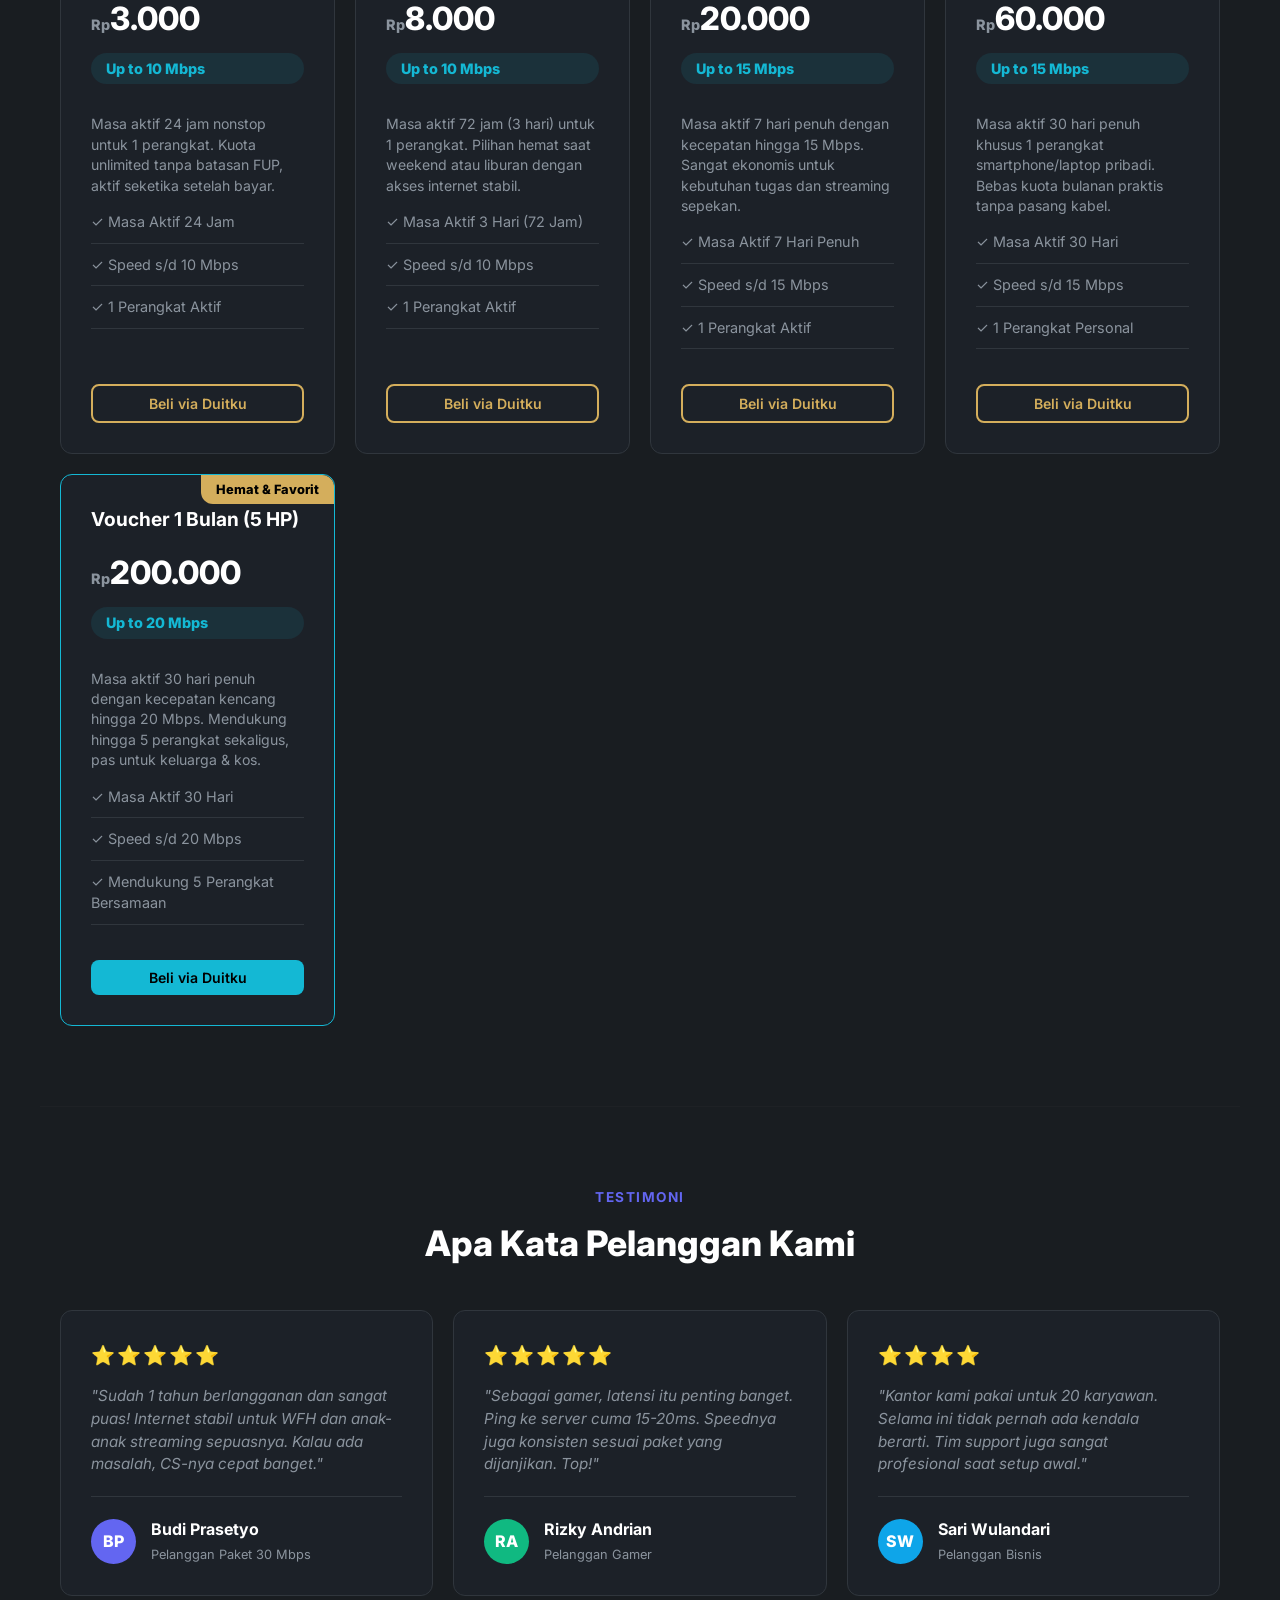
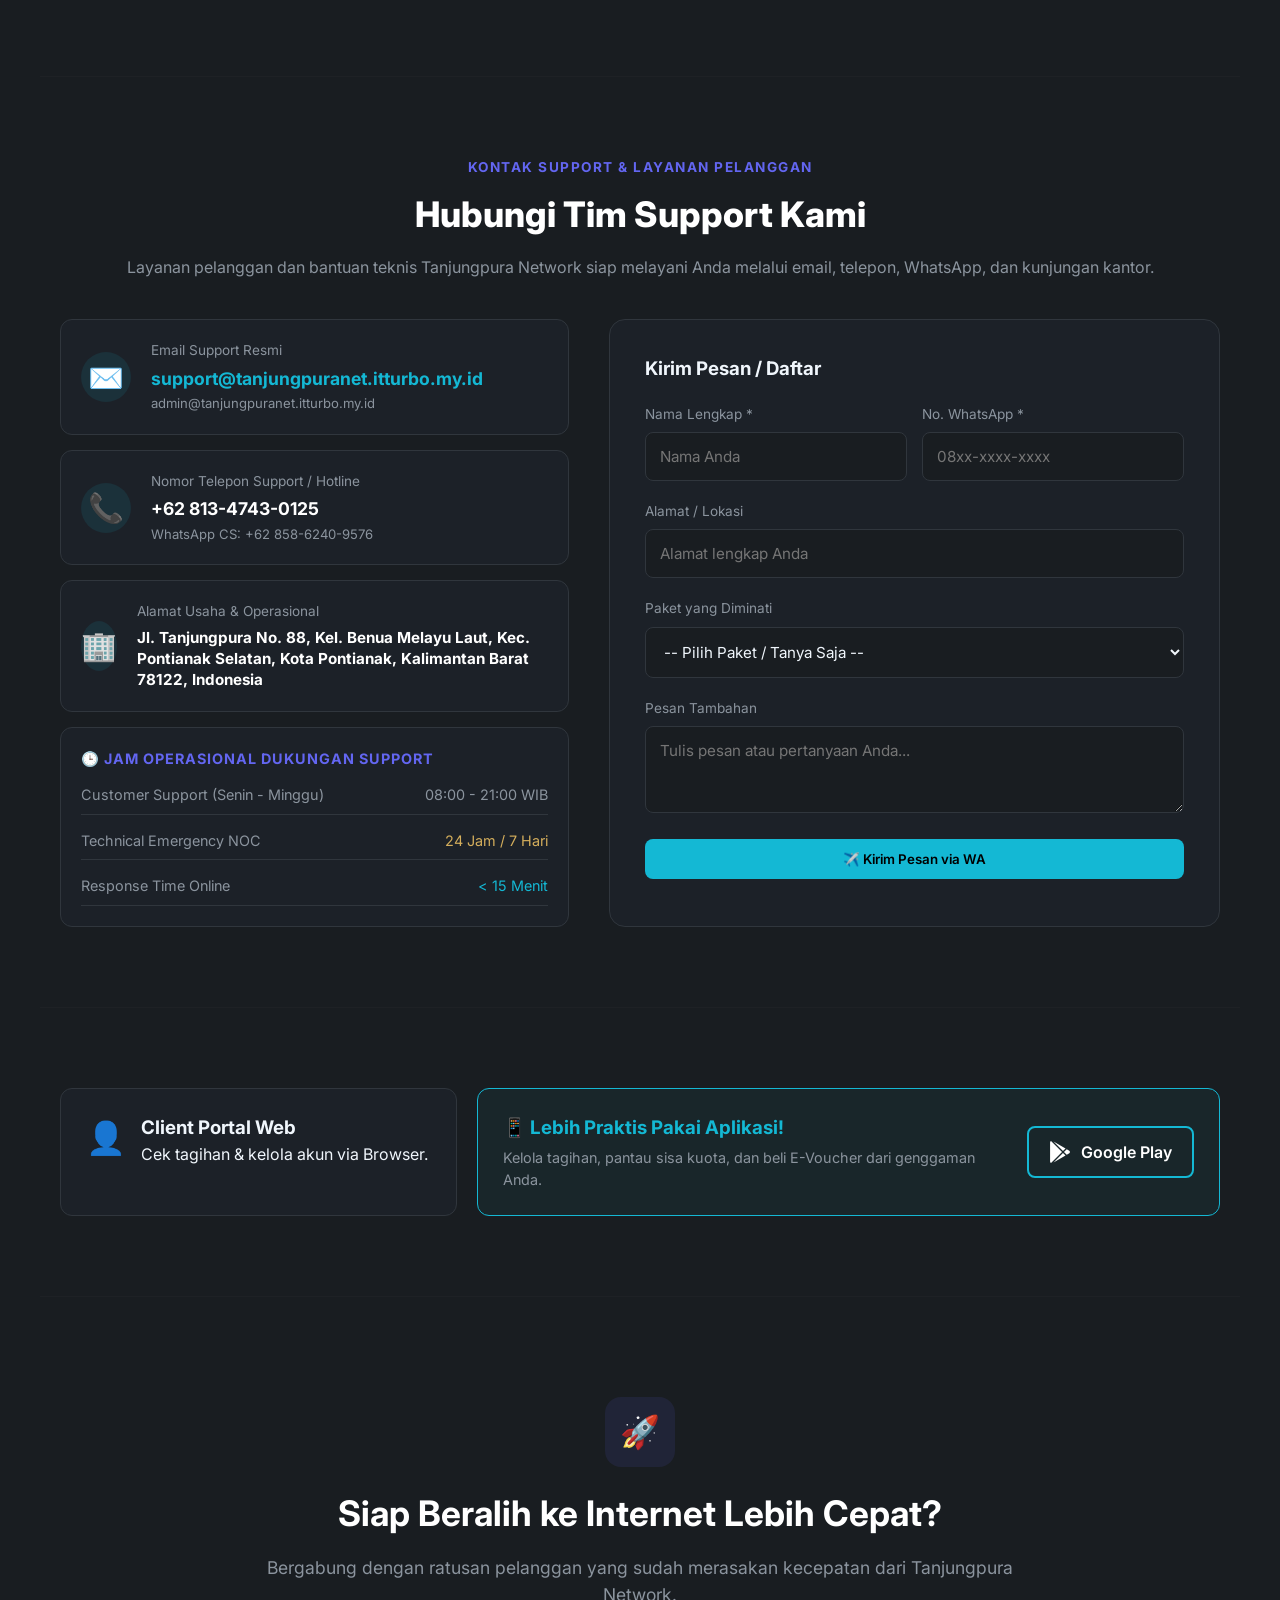
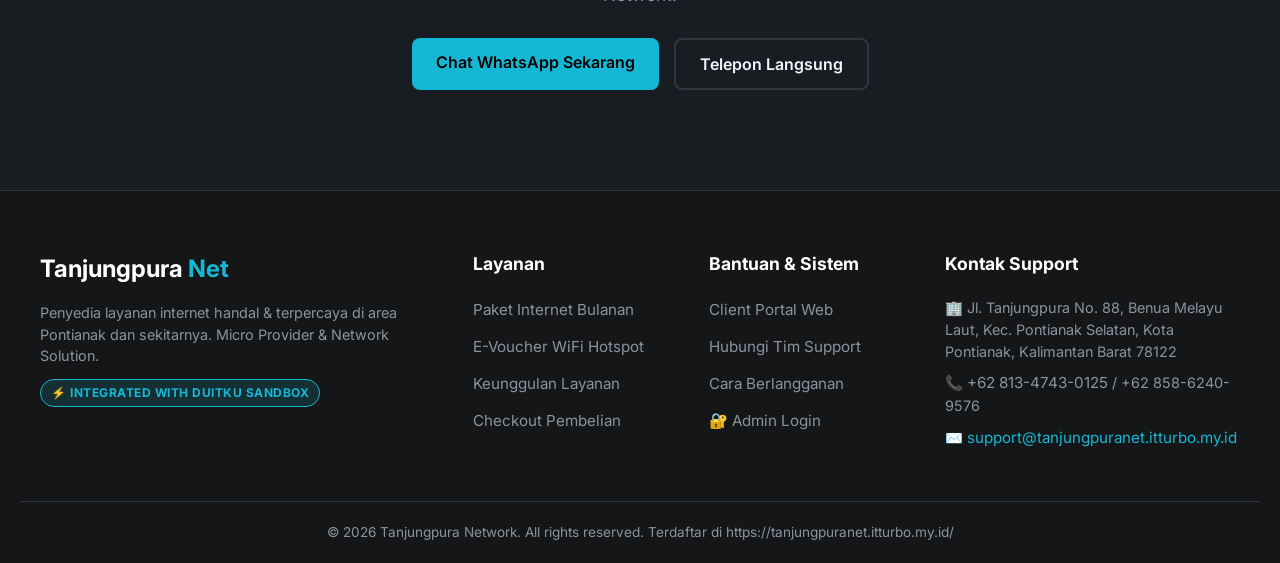
==== commit dc9d2312: "7nov" ====
--- a/index.html
+++ b/index.html
@@ -6,6 +6,8 @@
     <title>Tanjungpura Network - Micro Provider & Network Solution</title>
     <link href="https://fonts.googleapis.com/css2?family=Inter:wght@300;400;600;700;800&display=swap" rel="stylesheet">
     <link rel="stylesheet" href="style.css">
+    <!-- Integrasi SDK Duitku Sandbox Pop -->
+    <script src="https://app-sandbox.duitku.com/lib/js/duitku.js"></script>
 </head>
 <body>
 
@@ -27,6 +29,7 @@
                 <li><a href="#fitur">Keunggulan</a></li>
                 <li><a href="#paket">Paket Internet</a></li>
                 <li><a href="#kontak">Hubungi Kami</a></li>
+                <li><a href="javascript:void(0)" onclick="openCheckout('Paket 15 Mbps', 200000, 'Paket Bulanan', 'Kecepatan Up to 15 Mbps Unlimited')" class="btn-nav-checkout">🛒 Checkout</a></li>
                 <li><a href="https://gayatricorp.mixradius.com/login" class="btn-nav" target="_blank">Portal Pelanggan</a></li>
             </ul>
         </div>
@@ -41,7 +44,7 @@
             <p>Nikmati pengalaman internet tanpa batas dengan infrastruktur jaringan handal dari Tanjungpura Network.</p>
             <div class="hero-buttons">
                 <a href="#paket" class="btn btn-primary">Lihat Paket</a>
-                <a href="#portal" class="btn btn-outline">Layanan Portal</a>
+                <button type="button" onclick="openCheckout('Paket 15 Mbps', 200000, 'Paket Bulanan', 'Kecepatan Up to 15 Mbps Unlimited')" class="btn btn-outline">🛒 Beli / Checkout</button>
             </div>
         </div>
     </header>
@@ -143,62 +146,132 @@
     <!-- Paket Harga Section (Bulanan & Hotspot) -->
     <section id="paket" class="pricing">
         <div class="section-title">
-            <span class="section-subtitle">LAYANAN KAMI</span>
-            <h2>Pilihan Paket Internet</h2>
-        </div>
-        <!-- (Kode Paket Bulanan dan Hotspot Anda tetap sama, saya sertakan penuh agar tidak terpotong) -->
-        <h3 class="package-category-title">Paket Bulanan (PPPoE / Home)</h3>
+            <span class="section-subtitle">LAYANAN & HARGA PRODUK</span>
+            <h2>Pilihan Paket Internet & Voucher</h2>
+            <p style="color: var(--text-muted); max-width: 650px; margin: 0 auto;">Pilih paket internet bulanan atau voucher hotspot sesuai kebutuhan Anda dengan harga terjangkau dalam Rupiah dan pembayaran instan via Duitku Payment Gateway.</p>
+        </div>
+
+        <h3 class="package-category-title">Paket Bulanan (PPPoE / Home Fiber)</h3>
         <div class="pricing-grid-monthly">
             <div class="pricing-card">
                 <h3>Paket 15 Mbps</h3>
                 <div class="price"><span>Rp</span>200.000<span>/bln</span></div>
                 <div class="speed">Up to 15 Mbps</div>
+                <p class="package-desc">Solusi internet rumah andal dan hemat untuk keluarga. Cocok untuk browsing harian, streaming video HD, dan media sosial lancar.</p>
                 <ul class="features-list">
-                    <li>✓ 100% Unlimited Quota</li>
-                    <li>✓ Jaringan Stabil & Cepat</li>
-                    <li>✓ Dipinjamkan Perangkat ONT</li>
-                </ul>
-                <a href="#kontak" class="btn btn-outline">Daftar Sekarang</a>
-            </div>
+                    <li>✓ 100% Unlimited Quota (Tanpa FUP)</li>
+                    <li>✓ Kecepatan Simetris s/d 15 Mbps</li>
+                    <li>✓ Gratis Pinjam Modem ONT Fiber Optik</li>
+                    <li>✓ Ideal untuk 3 - 5 Perangkat</li>
+                    <li>✓ Bebas Biaya Sewa Perangkat</li>
+                    <li>✓ Dukungan Teknis Prioritas 24/7</li>
+                </ul>
+                <button type="button" class="btn btn-outline btn-block" onclick="openCheckout('Paket 15 Mbps', 200000, 'Paket Bulanan', 'Kecepatan Up to 15 Mbps Unlimited Tanpa FUP')">🛒 Pesan / Checkout</button>
+            </div>
+
             <div class="pricing-card popular">
                 <div class="badge">Rekomendasi</div>
                 <h3>Paket 30 Mbps</h3>
                 <div class="price"><span>Rp</span>320.000<span>/bln</span></div>
                 <div class="speed">Up to 30 Mbps</div>
+                <p class="package-desc">Pilihan terfavorit dengan kecepatan tinggi untuk streaming 4K tanpa buffering, work from home (WFH), dan online gaming dengan latency rendah.</p>
                 <ul class="features-list">
-                    <li>✓ 100% Unlimited Quota</li>
-                    <li>✓ Cocok untuk Banyak Perangkat</li>
-                    <li>✓ Dipinjamkan Perangkat ONT</li>
-                </ul>
-                <a href="#kontak" class="btn btn-primary">Daftar Sekarang</a>
-            </div>
-        </div>
-
-        <h3 class="package-category-title" style="margin-top: 50px;">Paket Hotspot (Voucher WiFi)</h3>
+                    <li>✓ 100% Unlimited Quota (Tanpa FUP)</li>
+                    <li>✓ Kecepatan Tinggi s/d 30 Mbps</li>
+                    <li>✓ Gratis Pinjam Router Wi-Fi Fiber Optik</li>
+                    <li>✓ Optimal untuk 6 - 10 Perangkat</li>
+                    <li>✓ Latensi Rendah (Low Ping Gaming)</li>
+                    <li>✓ Technical Support 24/7</li>
+                </ul>
+                <button type="button" class="btn btn-primary btn-block" onclick="openCheckout('Paket 30 Mbps', 320000, 'Paket Bulanan', 'Kecepatan Up to 30 Mbps Unlimited Tanpa FUP')">🛒 Pesan / Checkout</button>
+            </div>
+
+            <div class="pricing-card">
+                <h3>Paket 50 Mbps</h3>
+                <div class="price"><span>Rp</span>450.000<span>/bln</span></div>
+                <div class="speed">Up to 50 Mbps</div>
+                <p class="package-desc">Bandwidth prioritas super kencang untuk rumah besar, perkantoran, dan cafe. Menjamin koneksi tanpa hambatan untuk banyak pengguna aktif.</p>
+                <ul class="features-list">
+                    <li>✓ 100% Unlimited Quota (Tanpa FUP)</li>
+                    <li>✓ Kecepatan Ultra Fast s/d 50 Mbps</li>
+                    <li>✓ Gratis Modem ONT Gigabit Dual-Band</li>
+                    <li>✓ Mendukung 10 - 15+ Perangkat Aktif</li>
+                    <li>✓ Prioritas Bandwidth & Traffic</li>
+                    <li>✓ Garansi Service Level 99.9% Uptime</li>
+                </ul>
+                <button type="button" class="btn btn-outline btn-block" onclick="openCheckout('Paket 50 Mbps', 450000, 'Paket Bulanan', 'Kecepatan Up to 50 Mbps Ultra Fast Unlimited')">🛒 Pesan / Checkout</button>
+            </div>
+        </div>
+
+        <h3 class="package-category-title" style="margin-top: 50px;">Paket Hotspot (E-Voucher WiFi)</h3>
         <div class="info-box">
-            <p><strong>⚠️ Informasi Penting:</strong> Untuk dapat membeli E-Voucher, Anda <strong>wajib terdaftar</strong> sebagai pengguna terlebih dahulu. <a href="https://gayatricorp.mixradius.com/register" target="_blank">Daftar Mandiri di sini</a>, atau isi form di bawah.</p>
+            <p><strong>💡 Pembelian E-Voucher:</strong> Pilih voucher di bawah dan lakukan pembayaran langsung melalui <strong>Duitku Sandbox</strong> (QRIS, VA, E-Wallet), atau beli mandiri di <a href="https://gayatricorp.mixradius.com/evoucher" target="_blank">Portal Mixradius</a>.</p>
         </div>
         <div class="pricing-grid-hotspot">
             <div class="pricing-card">
-                <h3>Harian</h3>
+                <h3>Voucher 1 Hari</h3>
                 <div class="price"><span>Rp</span>3.000</div>
-                <a href="https://gayatricorp.mixradius.com/evoucher" class="btn btn-outline" target="_blank">Beli Voucher</a>
-            </div>
+                <div class="speed">Up to 10 Mbps</div>
+                <p class="package-desc">Masa aktif 24 jam nonstop untuk 1 perangkat. Kuota unlimited tanpa batasan FUP, aktif seketika setelah bayar.</p>
+                <ul class="features-list">
+                    <li>✓ Masa Aktif 24 Jam</li>
+                    <li>✓ Speed s/d 10 Mbps</li>
+                    <li>✓ 1 Perangkat Aktif</li>
+                </ul>
+                <button type="button" class="btn btn-outline btn-sm btn-block" onclick="openCheckout('Voucher 1 Hari', 3000, 'Voucher WiFi', 'Masa aktif 24 Jam, Speed up to 10 Mbps, 1 Perangkat')">Beli via Duitku</button>
+            </div>
+
             <div class="pricing-card">
-                <h3>3 Hari</h3>
+                <h3>Voucher 3 Hari</h3>
                 <div class="price"><span>Rp</span>8.000</div>
-                <a href="https://gayatricorp.mixradius.com/evoucher" class="btn btn-outline" target="_blank">Beli Voucher</a>
-            </div>
+                <div class="speed">Up to 10 Mbps</div>
+                <p class="package-desc">Masa aktif 72 jam (3 hari) untuk 1 perangkat. Pilihan hemat saat weekend atau liburan dengan akses internet stabil.</p>
+                <ul class="features-list">
+                    <li>✓ Masa Aktif 3 Hari (72 Jam)</li>
+                    <li>✓ Speed s/d 10 Mbps</li>
+                    <li>✓ 1 Perangkat Aktif</li>
+                </ul>
+                <button type="button" class="btn btn-outline btn-sm btn-block" onclick="openCheckout('Voucher 3 Hari', 8000, 'Voucher WiFi', 'Masa aktif 3 Hari, Speed up to 10 Mbps, 1 Perangkat')">Beli via Duitku</button>
+            </div>
+
             <div class="pricing-card">
-                <h3>Mingguan</h3>
+                <h3>Voucher Mingguan</h3>
                 <div class="price"><span>Rp</span>20.000</div>
-                <a href="https://gayatricorp.mixradius.com/evoucher" class="btn btn-outline" target="_blank">Beli Voucher</a>
-            </div>
+                <div class="speed">Up to 15 Mbps</div>
+                <p class="package-desc">Masa aktif 7 hari penuh dengan kecepatan hingga 15 Mbps. Sangat ekonomis untuk kebutuhan tugas dan streaming sepekan.</p>
+                <ul class="features-list">
+                    <li>✓ Masa Aktif 7 Hari Penuh</li>
+                    <li>✓ Speed s/d 15 Mbps</li>
+                    <li>✓ 1 Perangkat Aktif</li>
+                </ul>
+                <button type="button" class="btn btn-outline btn-sm btn-block" onclick="openCheckout('Voucher Mingguan (7 Hari)', 20000, 'Voucher WiFi', 'Masa aktif 7 Hari, Speed up to 15 Mbps, 1 Perangkat')">Beli via Duitku</button>
+            </div>
+
+            <div class="pricing-card">
+                <h3>Voucher 1 Bulan (1 HP)</h3>
+                <div class="price"><span>Rp</span>60.000</div>
+                <div class="speed">Up to 15 Mbps</div>
+                <p class="package-desc">Masa aktif 30 hari penuh khusus 1 perangkat smartphone/laptop pribadi. Bebas kuota bulanan praktis tanpa pasang kabel.</p>
+                <ul class="features-list">
+                    <li>✓ Masa Aktif 30 Hari</li>
+                    <li>✓ Speed s/d 15 Mbps</li>
+                    <li>✓ 1 Perangkat Personal</li>
+                </ul>
+                <button type="button" class="btn btn-outline btn-sm btn-block" onclick="openCheckout('Voucher 1 Bulan (1 HP)', 60000, 'Voucher WiFi', 'Masa aktif 30 Hari, Speed up to 15 Mbps, 1 Perangkat')">Beli via Duitku</button>
+            </div>
+
             <div class="pricing-card popular">
-                <div class="badge">Hemat</div>
-                <h3>1 Bulan (5 HP)</h3>
+                <div class="badge">Hemat & Favorit</div>
+                <h3>Voucher 1 Bulan (5 HP)</h3>
                 <div class="price"><span>Rp</span>200.000</div>
-                <a href="https://gayatricorp.mixradius.com/evoucher" class="btn btn-primary" target="_blank">Beli Voucher</a>
+                <div class="speed">Up to 20 Mbps</div>
+                <p class="package-desc">Masa aktif 30 hari penuh dengan kecepatan kencang hingga 20 Mbps. Mendukung hingga 5 perangkat sekaligus, pas untuk keluarga & kos.</p>
+                <ul class="features-list">
+                    <li>✓ Masa Aktif 30 Hari</li>
+                    <li>✓ Speed s/d 20 Mbps</li>
+                    <li>✓ Mendukung 5 Perangkat Bersamaan</li>
+                </ul>
+                <button type="button" class="btn btn-primary btn-sm btn-block" onclick="openCheckout('Voucher 1 Bulan (5 HP)', 200000, 'Voucher WiFi', 'Masa aktif 30 Hari, Speed up to 20 Mbps, Multi 5 HP')">Beli via Duitku</button>
             </div>
         </div>
     </section>
@@ -249,40 +322,42 @@
     <!-- Contact & Form Section -->
     <section id="kontak" class="contact-section">
         <div class="section-title">
-            <span class="section-subtitle">HUBUNGI KAMI</span>
-            <h2>Siap Terhubung?</h2>
-            <p style="color: var(--text-muted);">Punya pertanyaan atau ingin berlangganan? Jangan ragu untuk menghubungi kami.</p>
+            <span class="section-subtitle">KONTAK SUPPORT & LAYANAN PELANGGAN</span>
+            <h2>Hubungi Tim Support Kami</h2>
+            <p style="color: var(--text-muted);">Layanan pelanggan dan bantuan teknis Tanjungpura Network siap melayani Anda melalui email, telepon, WhatsApp, dan kunjungan kantor.</p>
         </div>
         
         <div class="contact-grid">
-            <!-- Info Kiri -->
+            <!-- Info Kiri: Email, Telepon, dan Alamat Usaha Kontak Support -->
             <div class="contact-info">
                 <div class="info-card">
-                    <div class="info-icon text-cyan">💬</div>
+                    <div class="info-icon text-cyan">✉️</div>
                     <div>
-                        <p class="info-label">WhatsApp</p>
-                        <h4>+62 858-6240-9576</h4>
+                        <p class="info-label">Email Support Resmi</p>
+                        <h4><a href="mailto:support@tanjungpuranet.itturbo.my.id" style="color: var(--cyan); text-decoration: none;">support@tanjungpuranet.itturbo.my.id</a></h4>
+                        <span style="font-size: 0.82rem; color: var(--text-muted); display: block; margin-top: 2px;">admin@tanjungpuranet.itturbo.my.id</span>
                     </div>
                 </div>
                 <div class="info-card">
                     <div class="info-icon text-cyan">📞</div>
                     <div>
-                        <p class="info-label">Telepon</p>
-                        <h4>+62 813-4743-0125</h4>
+                        <p class="info-label">Nomor Telepon Support / Hotline</p>
+                        <h4><a href="tel:+6281347430125" style="color: var(--text-light); text-decoration: none;">+62 813-4743-0125</a></h4>
+                        <span style="font-size: 0.82rem; color: var(--text-muted); display: block; margin-top: 2px;">WhatsApp CS: +62 858-6240-9576</span>
                     </div>
                 </div>
                 <div class="info-card">
-                    <div class="info-icon text-cyan">📍</div>
+                    <div class="info-icon text-cyan">🏢</div>
                     <div>
-                        <p class="info-label">Alamat</p>
-                        <h4>Pontianak, Kalimantan Barat</h4>
+                        <p class="info-label">Alamat Usaha & Operasional</p>
+                        <h4 style="font-size: 0.95rem; line-height: 1.4;">Jl. Tanjungpura No. 88, Kel. Benua Melayu Laut, Kec. Pontianak Selatan, Kota Pontianak, Kalimantan Barat 78122, Indonesia</h4>
                     </div>
                 </div>
                 <div class="info-card op-hours">
-                    <h4>🕒 Jam Operasional CS</h4>
-                    <div class="hours-row"><span>Senin - Jumat</span> <span>08:00 - 21:00</span></div>
-                    <div class="hours-row"><span>Sabtu - Minggu</span> <span>09:00 - 18:00</span></div>
-                    <div class="hours-row"><span>Emergency Line</span> <span class="text-gold">24/7</span></div>
+                    <h4>🕒 Jam Operasional Dukungan Support</h4>
+                    <div class="hours-row"><span>Customer Support (Senin - Minggu)</span> <span>08:00 - 21:00 WIB</span></div>
+                    <div class="hours-row"><span>Technical Emergency NOC</span> <span class="text-gold">24 Jam / 7 Hari</span></div>
+                    <div class="hours-row"><span>Response Time Online</span> <span class="text-cyan">&lt; 15 Menit</span></div>
                 </div>
             </div>
 
@@ -308,9 +383,11 @@
                         <label>Paket yang Diminati</label>
                         <select id="paketpilihan" class="form-control">
                             <option value="Hanya Bertanya">-- Pilih Paket / Tanya Saja --</option>
+                            <option value="Pasang Bulanan 15 Mbps (Rp 200.000/bln)">Pasang Bulanan 15 Mbps (Rp 200.000/bln)</option>
+                            <option value="Pasang Bulanan 30 Mbps (Rp 320.000/bln)">Pasang Bulanan 30 Mbps (Rp 320.000/bln)</option>
+                            <option value="Pasang Bulanan 50 Mbps (Rp 450.000/bln)">Pasang Bulanan 50 Mbps (Rp 450.000/bln)</option>
+                            <option value="Beli E-Voucher WiFi Hotspot">Beli E-Voucher WiFi Hotspot</option>
                             <option value="Daftar Akun Voucher">Daftar Akun Voucher</option>
-                            <option value="Pasang Bulanan 15 Mbps">Pasang Bulanan 15 Mbps</option>
-                            <option value="Pasang Bulanan 30 Mbps">Pasang Bulanan 30 Mbps</option>
                         </select>
                     </div>
                     <div class="form-group">
@@ -360,36 +437,431 @@
             <div class="footer-brand">
                 <h2 style="color: var(--text-light); margin-bottom: 15px;">Tanjungpura <span class="text-cyan">Net</span></h2>
                 <p style="color: var(--text-muted); font-size: 0.9rem;">Penyedia layanan internet handal & terpercaya di area Pontianak dan sekitarnya. Micro Provider & Network Solution.</p>
+                <div style="margin-top: 12px;">
+                    <span class="badge-sandbox">⚡ Integrated with Duitku Sandbox</span>
+                </div>
             </div>
             <div class="footer-links">
                 <h3>Layanan</h3>
                 <ul>
-                    <li><a href="#paket">Paket Internet</a></li>
-                    <li><a href="#fitur">Keunggulan</a></li>
-                    <li><a href="https://gayatricorp.mixradius.com/evoucher">Beli E-Voucher</a></li>
+                    <li><a href="#paket">Paket Internet Bulanan</a></li>
+                    <li><a href="#paket">E-Voucher WiFi Hotspot</a></li>
+                    <li><a href="#fitur">Keunggulan Layanan</a></li>
+                    <li><a href="javascript:void(0)" onclick="openCheckout('Paket 15 Mbps', 200000, 'Paket Bulanan', 'Kecepatan Up to 15 Mbps Unlimited')">Checkout Pembelian</a></li>
                 </ul>
             </div>
             <div class="footer-links">
-                <h3>Bantuan</h3>
+                <h3>Bantuan & Sistem</h3>
                 <ul>
-                    <li><a href="https://gayatricorp.mixradius.com/login">Client Portal</a></li>
-                    <li><a href="#kontak">Hubungi Kami</a></li>
-                    <li><a href="#cara-berlangganan">Cara Berlangganan</a></li>
+                    <li><a href="https://gayatricorp.mixradius.com/login" target="_blank">Client Portal Web</a></li>
+                    <li><a href="#kontak">Hubungi Tim Support</a></li>
+                    <li><a href="#fitur">Cara Berlangganan</a></li>
+                    <li class="admin-only-el" style="display:none;"><a href="javascript:void(0)" onclick="openSettingsModal()">⚙️ Pengaturan API & Gateway</a></li>
+                    <li><a href="javascript:void(0)" onclick="openAdminLogin()" id="footerAdminLink">🔐 Admin Login</a></li>
                 </ul>
             </div>
             <div class="footer-links">
-                <h3>Kontak</h3>
+                <h3>Kontak Support</h3>
                 <ul style="color: var(--text-muted); font-size: 0.9rem;">
-                    <li style="margin-bottom: 10px;">📍 Pontianak, Kalimantan Barat</li>
-                    <li style="margin-bottom: 10px;">📞 +62 812-3456-7890</li>
-                    <li>✉️ admin@tanjungpuranet.com</li>
+                    <li style="margin-bottom: 10px;">🏢 Jl. Tanjungpura No. 88, Benua Melayu Laut, Kec. Pontianak Selatan, Kota Pontianak, Kalimantan Barat 78122</li>
+                    <li style="margin-bottom: 10px;">📞 <a href="tel:+6281347430125" style="color: inherit; text-decoration: none;">+62 813-4743-0125</a> / +62 858-6240-9576</li>
+                    <li>✉️ <a href="mailto:support@tanjungpuranet.itturbo.my.id" style="color: var(--cyan); text-decoration: none;">support@tanjungpuranet.itturbo.my.id</a></li>
                 </ul>
             </div>
         </div>
         <div class="footer-bottom">
-            <p>&copy; 2026 Tanjungpura Network. All rights reserved.</p>
+            <p>&copy; 2026 Tanjungpura Network. All rights reserved. Terdaftar di https://tanjungpuranet.itturbo.my.id/</p>
         </div>
     </footer>
+
+    <!-- ========================================== -->
+    <!-- MODAL CHECKOUT & PEMBAYARAN DUITKU SANDBOX -->
+    <!-- ========================================== -->
+    <div id="checkoutModal" class="modal-overlay" role="dialog" aria-modal="true" aria-labelledby="checkoutModalTitle">
+        <div class="modal-container">
+            <div class="modal-header">
+                <div>
+                    <h3 id="checkoutModalTitle">🛒 Form Pembelian & Checkout</h3>
+                    <span class="badge-sandbox">⚡ Duitku Sandbox Gateway</span>
+                </div>
+                <button type="button" class="modal-close-btn" onclick="closeCheckout()" aria-label="Tutup Modal">&times;</button>
+            </div>
+
+            <!-- Ringkasan Produk Terpilih -->
+            <div class="order-summary-box">
+                <div class="summary-row">
+                    <span>Produk / Paket:</span>
+                    <strong id="summaryProductName" style="color: var(--text-light);">Paket 15 Mbps</strong>
+                </div>
+                <div class="summary-row">
+                    <span>Kategori / Spesifikasi:</span>
+                    <span id="summaryProductDesc" style="color: var(--cyan); font-size: 0.82rem;">Kecepatan up to 15 Mbps Unlimited</span>
+                </div>
+                <div class="summary-row">
+                    <span>Biaya Layanan:</span>
+                    <span style="color: #10b981;">Rp 0 (Gratis)</span>
+                </div>
+                <div class="summary-row summary-total">
+                    <span>Total Pembayaran (IDR):</span>
+                    <span class="price-highlight" id="summaryProductPrice">Rp 200.000</span>
+                </div>
+            </div>
+
+            <!-- Form Data Pembeli & Pembayaran -->
+            <form id="checkoutForm">
+                <input type="hidden" id="checkoutPackageName" value="Paket 15 Mbps">
+                <input type="hidden" id="checkoutPackagePrice" value="200000">
+
+                <div class="form-row">
+                    <div class="form-group">
+                        <label for="custName">Nama Lengkap *</label>
+                        <input type="text" id="custName" class="form-control" required placeholder="Contoh: Budi Santoso">
+                    </div>
+                    <div class="form-group">
+                        <label for="custPhone">No. WhatsApp / HP *</label>
+                        <input type="tel" id="custPhone" class="form-control" required placeholder="Contoh: 085862409576">
+                    </div>
+                </div>
+
+                <div class="form-group">
+                    <label for="custEmail">Alamat Email * (Untuk Pengiriman Bukti / Token)</label>
+                    <input type="email" id="custEmail" class="form-control" required placeholder="nama@email.com">
+                </div>
+
+                <div class="form-group" id="groupCustAddress">
+                    <label for="custAddress">Alamat Pemasangan / Lokasi</label>
+                    <input type="text" id="custAddress" class="form-control" placeholder="Jl. Tanjungpura, Pontianak">
+                </div>
+
+                <div class="form-group">
+                    <label>Pilih Metode Pembayaran Duitku Sandbox:</label>
+                    <div class="payment-methods-grid">
+                        <label class="payment-method-item active">
+                            <input type="radio" name="paymentChannel" value="SP" checked>
+                            <div class="payment-method-icon">📱</div>
+                            <div class="payment-method-name">QRIS</div>
+                            <div class="payment-method-sub">Instant Scan</div>
+                        </label>
+                        <label class="payment-method-item">
+                            <input type="radio" name="paymentChannel" value="B1">
+                            <div class="payment-method-icon">🏦</div>
+                            <div class="payment-method-name">BCA VA</div>
+                            <div class="payment-method-sub">Virtual Account</div>
+                        </label>
+                        <label class="payment-method-item">
+                            <input type="radio" name="paymentChannel" value="BR">
+                            <div class="payment-method-icon">🏦</div>
+                            <div class="payment-method-name">BRI VA</div>
+                            <div class="payment-method-sub">Virtual Account</div>
+                        </label>
+                        <label class="payment-method-item">
+                            <input type="radio" name="paymentChannel" value="M1">
+                            <div class="payment-method-icon">🏦</div>
+                            <div class="payment-method-name">Mandiri VA</div>
+                            <div class="payment-method-sub">Virtual Account</div>
+                        </label>
+                        <label class="payment-method-item">
+                            <input type="radio" name="paymentChannel" value="I1">
+                            <div class="payment-method-icon">🏦</div>
+                            <div class="payment-method-name">BNI VA</div>
+                            <div class="payment-method-sub">Virtual Account</div>
+                        </label>
+                        <label class="payment-method-item">
+                            <input type="radio" name="paymentChannel" value="FT">
+                            <div class="payment-method-icon">🏪</div>
+                            <div class="payment-method-name">Retail</div>
+                            <div class="payment-method-sub">Alfamart / Indo</div>
+                        </label>
+                    </div>
+                </div>
+
+                <div class="duitku-security-notice">
+                    <span>🛡️</span>
+                    <span>Transaksi Sandbox Duitku aman dan terenkripsi. Tidak mendebit uang asli selama pengujian.</span>
+                </div>
+
+                <div style="margin-top: 20px;">
+                    <button type="submit" id="btnSubmitCheckout" class="btn btn-primary btn-block">
+                        💳 Bayar Sekarang via Duitku Sandbox
+                    </button>
+                </div>
+            </form>
+        </div>
+    </div>
+
+    <!-- ============================================== -->
+    <!-- MODAL SIMULASI PEMBAYARAN & INVOICE DUITKU     -->
+    <!-- ============================================== -->
+    <div id="duitkuSimModal" class="modal-overlay" role="dialog" aria-modal="true" aria-labelledby="simModalTitle">
+        <div class="modal-container" style="max-width: 520px;">
+            <div class="modal-header">
+                <div>
+                    <h3 id="simModalTitle">💳 Instruksi Pembayaran Duitku</h3>
+                    <span class="badge-sandbox">Sandbox Environment</span>
+                </div>
+                <button type="button" class="modal-close-btn" onclick="closeSimModal()">&times;</button>
+            </div>
+
+            <div id="simPendingView">
+                <div class="simulator-box">
+                    <span class="timer-badge">⏱️ Menunggu Pembayaran: <span id="simCountdown">59:59</span></span>
+                    <p style="color: var(--text-muted); font-size: 0.85rem; margin-bottom: 5px;">Nomor Invoice:</p>
+                    <strong id="simOrderId" style="color: var(--text-light); font-size: 1.1rem; letter-spacing: 1px;">INV-20261022-001</strong>
+
+                    <div id="simQRView" style="margin-top: 15px;">
+                        <p style="font-size: 0.85rem; color: var(--text-muted);">Pindai Kode QRIS Sandbox di bawah:</p>
+                        <div class="qr-code-placeholder">
+                            <svg viewBox="0 0 100 100" width="160" height="160">
+                                <rect width="100" height="100" fill="#ffffff" />
+                                <rect x="10" y="10" width="25" height="25" fill="#000000" />
+                                <rect x="15" y="15" width="15" height="15" fill="#ffffff" />
+                                <rect x="18" y="18" width="9" height="9" fill="#000000" />
+                                <rect x="65" y="10" width="25" height="25" fill="#000000" />
+                                <rect x="70" y="15" width="15" height="15" fill="#ffffff" />
+                                <rect x="73" y="18" width="9" height="9" fill="#000000" />
+                                <rect x="10" y="65" width="25" height="25" fill="#000000" />
+                                <rect x="15" y="70" width="15" height="15" fill="#ffffff" />
+                                <rect x="18" y="73" width="9" height="9" fill="#000000" />
+                                <rect x="42" y="15" width="6" height="6" fill="#000000" />
+                                <rect x="52" y="25" width="6" height="6" fill="#000000" />
+                                <rect x="42" y="42" width="16" height="16" fill="#14b8d4" />
+                                <rect x="65" y="45" width="8" height="8" fill="#000000" />
+                                <rect x="25" y="45" width="8" height="8" fill="#000000" />
+                                <rect x="45" y="65" width="10" height="10" fill="#000000" />
+                                <rect x="65" y="65" width="20" height="10" fill="#000000" />
+                                <rect x="75" y="80" width="15" height="10" fill="#000000" />
+                            </svg>
+                        </div>
+                        <span style="font-size: 0.8rem; color: var(--cyan); font-weight: 700;">QRIS Bersama - Sandbox Duitku</span>
+                    </div>
+
+                    <div id="simVAView" class="va-box" style="display: none;">
+                        <span style="font-size: 0.85rem; color: var(--text-muted);" id="simChannelLabel">Nomor Virtual Account:</span>
+                        <div class="va-number" id="simVaNumber">8962 0858 6240 9576</div>
+                        <button type="button" class="copy-btn" onclick="copyVaNumber()">📋 Salin Nomor VA</button>
+                    </div>
+
+                    <div style="background: rgba(255,255,255,0.03); border-radius: 8px; padding: 12px; margin-top: 15px; text-align: left; font-size: 0.85rem;">
+                        <div style="display:flex; justify-content:space-between; margin-bottom: 5px;">
+                            <span style="color:var(--text-muted);">Total Tagihan:</span>
+                            <strong style="color:var(--cyan); font-size: 1rem;" id="simTotalAmount">Rp 200.000</strong>
+                        </div>
+                        <div style="display:flex; justify-content:space-between;">
+                            <span style="color:var(--text-muted);">Nama Pembeli:</span>
+                            <span style="color:var(--text-light);" id="simBuyerName">Budi</span>
+                        </div>
+                    </div>
+                </div>
+
+                <div style="margin-top: 20px; display: flex; gap: 10px;">
+                    <button type="button" class="btn btn-outline" style="flex: 1;" onclick="closeSimModal()">Tutup</button>
+                    <button type="button" class="btn btn-primary" style="flex: 2;" onclick="simulateSuccessPayment()">
+                        ⚡ Simulasi Bayar Berhasil (Sandbox)
+                    </button>
+                </div>
+            </div>
+
+            <!-- View Berhasil / Receipt -->
+            <div id="simSuccessView" style="display: none; text-align: center; padding: 10px 0;">
+                <div style="width: 70px; height: 70px; margin: 0 auto 15px; background: rgba(16, 185, 129, 0.15); border: 2px solid #10b981; border-radius: 50%; display: flex; align-items: center; justify-content: center; font-size: 2rem; color: #10b981;">
+                    ✓
+                </div>
+                <h3 style="color: var(--text-light); margin-bottom: 5px;">Pembayaran Berhasil!</h3>
+                <p style="color: #6ee7b7; font-size: 0.88rem; margin-bottom: 20px;">Transaksi Duitku Sandbox telah berhasil diverifikasi secara real-time.</p>
+
+                <div style="background: var(--bg-main); border: 1px solid var(--border); border-radius: 12px; padding: 18px; text-align: left; font-size: 0.88rem; margin-bottom: 20px;">
+                    <div style="display:flex; justify-content:space-between; margin-bottom: 8px;">
+                        <span style="color: var(--text-muted);">Status Transaksi:</span>
+                        <strong style="color: #10b981;">LUNAS (PAID)</strong>
+                    </div>
+                    <div style="display:flex; justify-content:space-between; margin-bottom: 8px;">
+                        <span style="color: var(--text-muted);">No. Referensi:</span>
+                        <span style="color: var(--text-light);" id="receiptRef">TPR-SBX-998811</span>
+                    </div>
+                    <div style="display:flex; justify-content:space-between; margin-bottom: 8px;">
+                        <span style="color: var(--text-muted);">Paket:</span>
+                        <span style="color: var(--cyan);" id="receiptProduct">Paket 15 Mbps</span>
+                    </div>
+                    <div style="display:flex; justify-content:space-between; margin-bottom: 8px;">
+                        <span style="color: var(--text-muted);">Total Bayar:</span>
+                        <strong style="color: var(--text-light);" id="receiptAmount">Rp 200.000</strong>
+                    </div>
+                    <div id="receiptVoucherBox" style="margin-top: 12px; padding-top: 12px; border-top: 1px dashed var(--border); text-align: center;">
+                        <span style="color: var(--text-muted); font-size: 0.8rem; display: block; margin-bottom: 4px;">Kode Voucher Hotspot Anda:</span>
+                        <div style="background: rgba(20, 184, 212, 0.15); border: 1px dashed var(--cyan); padding: 8px; border-radius: 6px; font-weight: 800; font-size: 1.15rem; color: var(--cyan); letter-spacing: 2px;" id="receiptVoucherCode">
+                            TPR-VCH-84920
+                        </div>
+                    </div>
+                </div>
+
+                <button type="button" class="btn btn-primary btn-block" onclick="closeSimModal()">Selesai & Tutup</button>
+            </div>
+        </div>
+    </div>
+
+    <!-- ============================================== -->
+    <!-- MODAL PENGATURAN API & KONFIGURASI SISTEM      -->
+    <!-- ============================================== -->
+    <div id="settingsModal" class="modal-overlay" role="dialog" aria-modal="true" aria-labelledby="settingsModalTitle">
+        <div class="modal-container" style="max-width: 650px;">
+            <div class="modal-header">
+                <div>
+                    <h3 id="settingsModalTitle">⚙️ Pengaturan API & Gateway</h3>
+                    <span class="badge-sandbox">Sistem Konfigurasi Tanjungpura Net</span>
+                </div>
+                <button type="button" class="modal-close-btn" onclick="closeSettingsModal()" aria-label="Tutup Modal">&times;</button>
+            </div>
+
+            <form id="settingsForm">
+                <!-- Bagian 1: Duitku API Gateway -->
+                <div class="settings-section-title">
+                    <span>💳</span>
+                    <span>Konfigurasi Payment Gateway Duitku</span>
+                </div>
+
+                <div class="form-row">
+                    <div class="form-group">
+                        <label for="setEnvironment">Mode Lingkungan (Environment) *</label>
+                        <select id="setEnvironment" class="form-control">
+                            <option value="sandbox">Sandbox (Mode Uji Coba)</option>
+                            <option value="production">Production (Live / Transaksi Asli)</option>
+                        </select>
+                        <span class="form-hint">Gunakan Sandbox untuk review dan pengetesan.</span>
+                    </div>
+                    <div class="form-group">
+                        <label for="setMerchantCode">Duitku Merchant Code *</label>
+                        <input type="text" id="setMerchantCode" class="form-control" required placeholder="Contoh: D12345">
+                        <span class="form-hint">Dapat dilihat di Dashboard Duitku &gt; Proyek Saya.</span>
+                    </div>
+                </div>
+
+                <div class="form-group">
+                    <label for="setApiKey">Duitku API Key / Project Key *</label>
+                    <div style="position: relative;">
+                        <input type="password" id="setApiKey" class="form-control" required placeholder="Masukkan Merchant Project Key Duitku" style="padding-right: 45px;">
+                        <button type="button" onclick="toggleApiKeyVisibility()" style="position: absolute; right: 10px; top: 50%; transform: translateY(-50%); background: transparent; border: none; color: var(--text-muted); cursor: pointer; font-size: 1.1rem;" title="Lihat/Sembunyikan API Key">👁️</button>
+                    </div>
+                    <span class="form-hint">Key rahasia untuk otentikasi signature request transaksi.</span>
+                </div>
+
+                <div class="form-row">
+                    <div class="form-group">
+                        <label for="setCallbackUrl">URL Callback (IPN Notifikasi)</label>
+                        <input type="url" id="setCallbackUrl" class="form-control" placeholder="https://tanjungpuranet.itturbo.my.id/callback.php">
+                        <span class="form-hint">Webhook penerima notifikasi status bayar otomatis.</span>
+                    </div>
+                    <div class="form-group">
+                        <label for="setReturnUrl">URL Return (Kembali ke Web)</label>
+                        <input type="url" id="setReturnUrl" class="form-control" placeholder="https://tanjungpuranet.itturbo.my.id/#paket">
+                        <span class="form-hint">Halaman tujuan saat pembeli selesai membayar.</span>
+                    </div>
+                </div>
+
+                <div style="display: flex; gap: 10px; align-items: center; margin-bottom: 15px;">
+                    <button type="button" id="btnTestDuitku" class="btn-test" onclick="testDuitkuApi()">
+                        🧪 Tes Koneksi API Duitku
+                    </button>
+                    <span id="testLoadingText" style="display: none; font-size: 0.8rem; color: var(--cyan);">⏳ Memeriksa ke server Duitku...</span>
+                </div>
+
+                <div id="testAlertBox" class="alert-box"></div>
+
+                <!-- Bagian 2: Informasi Kontak Support & Usaha -->
+                <div class="settings-section-title" style="margin-top: 25px;">
+                    <span>📞</span>
+                    <span>Informasi Kontak Support & Usaha</span>
+                </div>
+
+                <div class="form-row">
+                    <div class="form-group">
+                        <label for="setAdminWa">Nomor WhatsApp Admin (Kode Negara) *</label>
+                        <input type="text" id="setAdminWa" class="form-control" required placeholder="Contoh: 6285862409576">
+                        <span class="form-hint">Gunakan awalan 62 tanpa spasi atau tanda +.</span>
+                    </div>
+                    <div class="form-group">
+                        <label for="setSupportPhone">Nomor Telepon Hotline / CS *</label>
+                        <input type="text" id="setSupportPhone" class="form-control" required placeholder="Contoh: +62 813-4743-0125">
+                    </div>
+                </div>
+
+                <div class="form-group">
+                    <label for="setSupportEmail">Email Support Resmi *</label>
+                    <input type="email" id="setSupportEmail" class="form-control" required placeholder="support@tanjungpuranet.itturbo.my.id">
+                </div>
+
+                <div class="form-group">
+                    <label for="setBusinessAddress">Alamat Lengkap Usaha *</label>
+                    <textarea id="setBusinessAddress" class="form-control" rows="2" required placeholder="Jl. Tanjungpura No. 88, Kota Pontianak, Kalimantan Barat"></textarea>
+                </div>
+
+                <div id="settingsFeedback" class="alert-box alert-success" style="margin-bottom: 15px;"></div>
+
+                <div style="display: flex; gap: 10px; margin-top: 20px;">
+                    <button type="button" class="btn btn-outline" style="flex: 1;" onclick="closeSettingsModal()">Batal</button>
+                    <button type="submit" id="btnSaveSettings" class="btn btn-primary" style="flex: 2;">
+                        💾 Simpan Pengaturan API & Sistem
+                    </button>
+                </div>
+            </form>
+        </div>
+    </div>
+
+    <!-- ============================================== -->
+    <!-- MODAL LOGIN ADMIN                              -->
+    <!-- ============================================== -->
+    <div id="adminLoginModal" class="modal-overlay" role="dialog" aria-modal="true" aria-labelledby="adminLoginTitle">
+        <div class="modal-container" style="max-width: 420px;">
+            <div class="modal-header">
+                <div>
+                    <h3 id="adminLoginTitle">🔐 Admin Login</h3>
+                    <span class="badge-sandbox">Area Terbatas - Hanya Admin</span>
+                </div>
+                <button type="button" class="modal-close-btn" onclick="closeAdminLogin()" aria-label="Tutup Modal">&times;</button>
+            </div>
+
+            <div class="admin-login-info">
+                <span>🛡️</span>
+                <span>Halaman pengaturan API, konfigurasi gateway, dan manajemen sistem hanya dapat diakses oleh akun administrator.</span>
+            </div>
+
+            <form id="adminLoginForm" onsubmit="return handleAdminLogin(event)">
+                <div class="form-group">
+                    <label for="adminEmail">Email Admin *</label>
+                    <input type="email" id="adminEmail" class="form-control" required placeholder="admin@tanjungpuranet.itturbo.my.id" autocomplete="email">
+                </div>
+                <div class="form-group">
+                    <label for="adminPassword">Password *</label>
+                    <div style="position: relative;">
+                        <input type="password" id="adminPassword" class="form-control" required placeholder="Masukkan password admin" style="padding-right: 45px;" autocomplete="current-password">
+                        <button type="button" onclick="toggleAdminPassVisibility()" style="position: absolute; right: 10px; top: 50%; transform: translateY(-50%); background: transparent; border: none; color: var(--text-muted); cursor: pointer; font-size: 1.1rem;" title="Lihat/Sembunyikan Password">👁️</button>
+                    </div>
+                </div>
+
+                <div id="adminLoginFeedback" class="alert-box" style="margin-bottom: 15px;"></div>
+
+                <button type="submit" id="btnAdminLogin" class="btn btn-primary btn-block" style="width: 100%;">
+                    🔓 Masuk Sebagai Admin
+                </button>
+            </form>
+        </div>
+    </div>
+
+    <!-- Admin Floating Action Button (Hidden by default) -->
+    <div id="adminFab" class="admin-fab admin-only-el" style="display: none;" title="Admin Panel">
+        <button type="button" class="admin-fab-btn" onclick="toggleAdminMenu()">
+            ⚙️
+        </button>
+        <div id="adminFabMenu" class="admin-fab-menu">
+            <button type="button" onclick="openSettingsModal(); toggleAdminMenu();">💳 Pengaturan API & Gateway</button>
+            <button type="button" onclick="handleAdminLogout()">🚪 Logout Admin</button>
+        </div>
+    </div>
+
+    <!-- Admin Bar Notification (shown when logged in) -->
+    <div id="adminBar" class="admin-bar admin-only-el" style="display: none;">
+        <span>🔒 Mode Admin Aktif — <strong id="adminBarEmail">admin</strong></span>
+        <button type="button" onclick="handleAdminLogout()">Logout</button>
+    </div>
 
     <script src="script.js"></script>
 </body>
--- a/style.css
+++ b/style.css
@@ -1,869 +1,1453 @@
-/* Variabel Warna - Dark Theme */
-:root {
-    --bg-main: #191d21;
-    --bg-navbar: #151618;
-    --bg-card: #1c2128;
-    --cyan: #14b8d4;
-    --gold: #d4ae5c;
-    --text-main: #f0f6fc;
-    --text-muted: #8b949e;
-    --text-light: #ffffff;
-    --border: #30363d;
-}
-
-* {
-    margin: 0;
-    padding: 0;
-    box-sizing: border-box;
-    font-family: 'Inter', sans-serif;
-}
-
-html {
-    scroll-behavior: smooth;
-}
-
-body {
-    background-color: var(--bg-main);
-    color: var(--text-main);
-    line-height: 1.5;
-}
-
-.text-cyan {
-    color: var(--cyan);
-}
-
-.text-gold {
-    color: var(--gold);
-}
-
-/* Typography & Titles */
-.section-subtitle {
-    display: block;
-    color: #6366f1;
-    font-size: 0.85rem;
-    font-weight: 700;
-    letter-spacing: 1.5px;
-    margin-bottom: 10px;
-    text-transform: uppercase;
-}
-
-.section-title {
-    text-align: center;
-    margin-bottom: 40px;
-}
-
-.section-title h2 {
-    font-size: 2.2rem;
-    font-weight: 800;
-    color: var(--text-light);
-    margin-bottom: 15px;
-}
-
-.package-category-title {
-    text-align: center;
-    font-size: 1.4rem;
-    color: var(--gold);
-    margin-bottom: 20px;
-    font-weight: 700;
-    border-bottom: 1px solid var(--border);
-    padding-bottom: 10px;
-    max-width: 400px;
-    margin-left: auto;
-    margin-right: auto;
-}
-
-/* Buttons */
-.btn {
-    display: inline-block;
-    padding: 12px 24px;
-    border-radius: 8px;
-    font-weight: 600;
-    text-decoration: none;
-    text-align: center;
-    transition: all 0.3s;
-    cursor: pointer;
-    border: none;
-}
-
-.btn-primary {
-    background: var(--cyan);
-    color: #000;
-}
-
-.btn-primary:hover {
-    background: #11a2bc;
-    transform: translateY(-2px);
-    box-shadow: 0 4px 15px rgba(20, 184, 212, 0.4);
-}
-
-.btn-outline {
-    background: transparent;
-    color: var(--gold);
-    border: 2px solid var(--gold);
-}
-
-.btn-outline:hover {
-    background: var(--gold);
-    color: #000;
-    transform: translateY(-2px);
-}
-
-/* Navbar */
-.navbar {
-    position: fixed;
-    top: 0;
-    width: 100%;
-    background: var(--bg-navbar);
-    z-index: 1000;
-    border-bottom: 1px solid var(--border);
-    transition: all 0.3s;
-}
-
-.nav-container {
-    max-width: 1200px;
-    margin: 0 auto;
-    padding: 15px 20px;
-    display: flex;
-    justify-content: space-between;
-    align-items: center;
-}
-
-.logo {
-    font-size: 1.4rem;
-    font-weight: 800;
-}
-
-.menu-toggle {
-    display: none;
-    cursor: pointer;
-}
-
-.bar {
-    display: block;
-    width: 25px;
-    height: 3px;
-    margin: 5px auto;
-    background-color: var(--text-light);
-    transition: all 0.3s;
-}
-
-.nav-links {
-    display: flex;
-    list-style: none;
-    gap: 25px;
-    align-items: center;
-}
-
-.nav-links a {
-    text-decoration: none;
-    color: var(--text-light);
-    font-weight: 600;
-    font-size: 0.95rem;
-    transition: color 0.3s;
-}
-
-.nav-links a:hover {
-    color: var(--cyan);
-}
-
-.btn-nav {
-    background: var(--gold);
-    color: #000 !important;
-    padding: 8px 18px;
-    border-radius: 6px;
-}
-
-/* Hero Section */
-.hero {
-    display: flex;
-    align-items: center;
-    justify-content: center;
-    text-align: center;
-    padding: 150px 20px 60px;
-}
-
-.hero-content {
-    max-width: 800px;
-}
-
-.hero-center-logo {
-    width: 100%;
-    max-width: 450px;
-    height: auto;
-    margin: 0 auto 30px auto;
-    display: block;
-}
-
-.tagline {
-    color: var(--gold);
-    font-weight: 700;
-    letter-spacing: 2px;
-    text-transform: uppercase;
-    margin-bottom: 15px;
-    font-size: 0.9rem;
-}
-
-.hero h1 {
-    font-size: 2.8rem;
-    font-weight: 800;
-    margin-bottom: 20px;
-    line-height: 1.2;
-    color: var(--text-light);
-}
-
-.hero p {
-    font-size: 1.1rem;
-    color: var(--text-muted);
-    margin-bottom: 30px;
-}
-
-.hero-buttons {
-    display: flex;
-    gap: 15px;
-    justify-content: center;
-}
-
-/* Layout Grid Sections */
-section {
-    padding: 80px 20px;
-    max-width: 1200px;
-    margin: 0 auto;
-    border-bottom: 1px solid rgba(255, 255, 255, 0.02);
-}
-
-/* Statistik Layout (Yang Tadi Berantakan) */
-.stats-section {
-    padding: 40px 20px;
-    background: var(--bg-navbar);
-    border-top: 1px solid var(--border);
-    border-bottom: 1px solid var(--border);
-    max-width: 100%;
-    margin-bottom: 40px;
-}
-
-.stats-container {
-    max-width: 1200px;
-    margin: 0 auto;
-    display: flex;
-    flex-wrap: wrap;
-    justify-content: space-around;
-    gap: 20px;
-    text-align: center;
-}
-
-.stat-item {
-    flex: 1;
-    min-width: 200px;
-}
-
-.stat-number {
-    font-size: 2.5rem;
-    font-weight: 800;
-    color: var(--text-light);
-    margin-bottom: 5px;
-}
-
-.stat-item:nth-child(2) .stat-number {
-    color: #6366f1;
-}
-
-.stat-item p {
-    color: var(--text-muted);
-    font-size: 0.85rem;
-    font-weight: 700;
-    letter-spacing: 1px;
-}
-
-/* Keunggulan */
-.feature-grid {
-    display: grid;
-    grid-template-columns: repeat(auto-fit, minmax(320px, 1fr));
-    gap: 20px;
-}
-
-.feature-card {
-    background: var(--bg-card);
-    padding: 30px;
-    border-radius: 12px;
-    border: 1px solid var(--border);
-    transition: transform 0.3s;
-}
-
-.feature-card:hover {
-    transform: translateY(-5px);
-    border-color: rgba(20, 184, 212, 0.3);
-}
-
-.icon-box {
-    background: rgba(255, 255, 255, 0.05);
-    width: 50px;
-    height: 50px;
-    display: flex;
-    align-items: center;
-    justify-content: center;
-    border-radius: 10px;
-    font-size: 1.5rem;
-    margin-bottom: 20px;
-}
-
-.feature-card h3 {
-    color: var(--text-light);
-    margin-bottom: 10px;
-    font-size: 1.2rem;
-}
-
-.feature-card p {
-    color: var(--text-muted);
-    font-size: 0.95rem;
-}
-
-/* Langkah Berlangganan */
-.steps-grid {
-    display: grid;
-    grid-template-columns: repeat(auto-fit, minmax(220px, 1fr));
-    gap: 30px;
-    text-align: center;
-    margin-top: 50px;
-}
-
-.step-item {
-    position: relative;
-}
-
-.step-circle {
-    background: var(--bg-card);
-    border: 2px solid var(--border);
-    width: 60px;
-    height: 60px;
-    margin: 0 auto 20px;
-    border-radius: 50%;
-    display: flex;
-    align-items: center;
-    justify-content: center;
-    font-size: 1.5rem;
-    font-weight: 800;
-    color: #6366f1;
-    z-index: 2;
-    position: relative;
-}
-
-.step-success {
-    color: #10b981;
-    border-color: #10b981;
-    background: rgba(16, 185, 129, 0.1);
-}
-
-.step-item h3 {
-    color: var(--text-light);
-    margin-bottom: 10px;
-    font-size: 1.1rem;
-}
-
-.step-item p {
-    color: var(--text-muted);
-    font-size: 0.9rem;
-}
-
-/* Paket Harga */
-.pricing-grid-monthly {
-    display: grid;
-    grid-template-columns: repeat(auto-fit, minmax(300px, 1fr));
-    gap: 20px;
-    max-width: 800px;
-    margin: 0 auto;
-}
-
-.pricing-grid-hotspot {
-    display: grid;
-    grid-template-columns: repeat(auto-fit, minmax(220px, 1fr));
-    gap: 20px;
-}
-
-.pricing-card {
-    background: var(--bg-card);
-    padding: 30px;
-    border-radius: 12px;
-    border: 1px solid var(--border);
-    position: relative;
-    display: flex;
-    flex-direction: column;
-    justify-content: space-between;
-}
-
-.pricing-card.popular {
-    border-color: var(--cyan);
-}
-
-.badge {
-    position: absolute;
-    top: 0;
-    right: 0;
-    background: var(--gold);
-    color: #000;
-    padding: 5px 15px;
-    font-size: 0.8rem;
-    font-weight: 800;
-    border-bottom-left-radius: 12px;
-    border-top-right-radius: 12px;
-}
-
-.pricing-card h3 {
-    color: var(--text-light);
-    font-size: 1.2rem;
-    margin-bottom: 5px;
-}
-
-.price {
-    font-size: 2rem;
-    font-weight: 800;
-    margin: 10px 0;
-    color: var(--text-light);
-}
-
-.price span {
-    font-size: 0.9rem;
-    color: var(--text-muted);
-}
-
-.speed {
-    display: inline-block;
-    background: rgba(20, 184, 212, 0.1);
-    color: var(--cyan);
-    padding: 5px 15px;
-    border-radius: 20px;
-    font-weight: 800;
-    margin-bottom: 20px;
-    font-size: 0.9rem;
-}
-
-.features-list {
-    list-style: none;
-    margin-bottom: 25px;
-    color: var(--text-muted);
-    flex-grow: 1;
-}
-
-.features-list li {
-    margin-bottom: 10px;
-    font-size: 0.9rem;
-    border-bottom: 1px solid var(--border);
-    padding-bottom: 10px;
-}
-
-.info-box {
-    background: rgba(212, 174, 92, 0.1);
-    border-left: 4px solid var(--gold);
-    padding: 15px 20px;
-    margin: 0 auto 30px;
-    max-width: 800px;
-    border-radius: 0 8px 8px 0;
-}
-
-.info-box p {
-    color: var(--text-main);
-    font-size: 0.95rem;
-}
-
-.info-box a {
-    color: var(--cyan);
-    font-weight: 600;
-}
-
-/* Testimoni */
-.testi-grid {
-    display: grid;
-    grid-template-columns: repeat(auto-fit, minmax(300px, 1fr));
-    gap: 20px;
-}
-
-.testi-card {
-    background: var(--bg-card);
-    padding: 30px;
-    border-radius: 12px;
-    border: 1px solid var(--border);
-}
-
-.stars {
-    color: #facc15;
-    font-size: 1.2rem;
-    margin-bottom: 15px;
-    letter-spacing: 2px;
-}
-
-.testi-text {
-    color: var(--text-muted);
-    font-size: 0.95rem;
-    margin-bottom: 20px;
-    font-style: italic;
-    border-bottom: 1px solid var(--border);
-    padding-bottom: 20px;
-}
-
-.testi-user {
-    display: flex;
-    align-items: center;
-    gap: 15px;
-}
-
-.user-avatar {
-    width: 45px;
-    height: 45px;
-    border-radius: 50%;
-    display: flex;
-    align-items: center;
-    justify-content: center;
-    font-weight: 800;
-    color: #fff;
-}
-
-.testi-user h4 {
-    color: var(--text-light);
-    font-size: 1rem;
-}
-
-.testi-user span {
-    color: var(--text-muted);
-    font-size: 0.8rem;
-}
-
-/* Hubungi Kami / Kontak */
-.contact-grid {
-    display: grid;
-    grid-template-columns: 1fr;
-    gap: 40px;
-}
-
-@media (min-width: 900px) {
-    .contact-grid {
-        grid-template-columns: 1fr 1.2fr;
-    }
-}
-
-.contact-info {
-    display: flex;
-    flex-direction: column;
-    gap: 15px;
-}
-
-.info-card {
-    background: var(--bg-card);
-    padding: 20px;
-    border-radius: 12px;
-    border: 1px solid var(--border);
-    display: flex;
-    align-items: center;
-    gap: 20px;
-}
-
-.info-icon {
-    font-size: 1.8rem;
-    width: 50px;
-    height: 50px;
-    background: rgba(20, 184, 212, 0.1);
-    display: flex;
-    align-items: center;
-    justify-content: center;
-    border-radius: 50%;
-}
-
-.info-label {
-    color: var(--text-muted);
-    font-size: 0.85rem;
-    margin-bottom: 5px;
-}
-
-.info-card h4 {
-    color: var(--text-light);
-    font-size: 1.1rem;
-}
-
-.op-hours {
-    flex-direction: column;
-    align-items: flex-start;
-    gap: 15px;
-}
-
-.op-hours h4 {
-    color: #6366f1;
-    font-size: 0.9rem;
-    text-transform: uppercase;
-    letter-spacing: 1px;
-}
-
-.hours-row {
-    display: flex;
-    justify-content: space-between;
-    width: 100%;
-    color: var(--text-muted);
-    font-size: 0.9rem;
-    border-bottom: 1px solid var(--border);
-    padding-bottom: 8px;
-}
-
-/* Form Kontak & Pendaftaran */
-.contact-form-box {
-    background: var(--bg-card);
-    padding: 35px;
-    border-radius: 16px;
-    border: 1px solid var(--border);
-}
-
-.form-row {
-    display: grid;
-    grid-template-columns: 1fr 1fr;
-    gap: 15px;
-}
-
-@media (max-width: 600px) {
-    .form-row {
-        grid-template-columns: 1fr;
-    }
-}
-
-.form-group {
-    margin-bottom: 20px;
-    text-align: left;
-}
-
-.form-group label {
-    display: block;
-    margin-bottom: 8px;
-    color: var(--text-muted);
-    font-size: 0.85rem;
-}
-
-.form-control {
-    width: 100%;
-    padding: 14px;
-    border: 1px solid var(--border);
-    border-radius: 8px;
-    background: var(--bg-main);
-    color: var(--text-main);
-    font-size: 0.95rem;
-    transition: all 0.3s;
-}
-
-.form-control:focus {
-    outline: none;
-    border-color: #6366f1;
-}
-
-textarea.form-control {
-    resize: vertical;
-}
-
-/* Portals & App Banner */
-.portal-grid {
-    display: flex;
-    flex-wrap: wrap;
-    gap: 20px;
-}
-
-.portal-card {
-    flex: 1;
-    min-width: 280px;
-    background: var(--bg-card);
-    padding: 25px;
-    border-radius: 12px;
-    border: 1px solid var(--border);
-    text-decoration: none;
-    color: var(--text-main);
-    display: flex;
-    align-items: flex-start;
-    gap: 15px;
-    transition: transform 0.3s;
-}
-
-.portal-card:hover {
-    transform: translateY(-3px);
-    background: rgba(255, 255, 255, 0.05);
-}
-
-.portal-icon {
-    font-size: 2rem;
-}
-
-.app-banner {
-    background: rgba(20, 184, 212, 0.05);
-    border: 1px solid var(--cyan);
-    border-radius: 12px;
-    padding: 25px;
-    display: flex;
-    flex-wrap: wrap;
-    align-items: center;
-    justify-content: space-between;
-    gap: 20px;
-}
-
-.app-banner-text {
-    flex: 1;
-    min-width: 250px;
-}
-
-.app-banner-text h3 {
-    color: var(--cyan);
-    margin-bottom: 5px;
-}
-
-.app-banner-text p {
-    color: var(--text-muted);
-    font-size: 0.9rem;
-}
-
-.btn-app {
-    display: flex;
-    align-items: center;
-    justify-content: center;
-    gap: 10px;
-    background: transparent;
-    color: var(--text-light);
-    border: 2px solid var(--cyan);
-    padding: 12px 20px;
-    border-radius: 8px;
-    font-weight: 600;
-    text-decoration: none;
-    transition: background 0.3s;
-}
-
-.btn-app:hover {
-    background: var(--cyan);
-    color: #000;
-}
-
-/* CTA Section */
-.cta-section {
-    text-align: center;
-    padding: 100px 20px;
-    max-width: 800px;
-    margin: 0 auto;
-    border: none;
-}
-
-.cta-icon {
-    background: rgba(99, 102, 241, 0.1);
-    width: 70px;
-    height: 70px;
-    margin: 0 auto 20px;
-    display: flex;
-    align-items: center;
-    justify-content: center;
-    border-radius: 16px;
-    font-size: 2rem;
-}
-
-.cta-section h2 {
-    font-size: 2.2rem;
-    margin-bottom: 15px;
-    color: var(--text-light);
-}
-
-.cta-section p {
-    color: var(--text-muted);
-    margin-bottom: 30px;
-    font-size: 1.1rem;
-}
-
-.cta-buttons {
-    display: flex;
-    gap: 15px;
-    justify-content: center;
-    flex-wrap: wrap;
-}
-
-/* Extended Footer */
-.extended-footer {
-    background: var(--bg-navbar);
-    border-top: 1px solid var(--border);
-    padding: 60px 20px 20px;
-}
-
-.footer-grid {
-    max-width: 1200px;
-    margin: 0 auto;
-    display: grid;
-    grid-template-columns: 2fr 1fr 1fr 1.5fr;
-    gap: 40px;
-    margin-bottom: 40px;
-}
-
-@media (max-width: 900px) {
-    .footer-grid {
-        grid-template-columns: 1fr 1fr;
-    }
-}
-
-@media (max-width: 600px) {
-    .footer-grid {
-        grid-template-columns: 1fr;
-    }
-}
-
-.footer-links h3 {
-    color: var(--text-light);
-    font-size: 1.1rem;
-    margin-bottom: 20px;
-}
-
-.footer-links ul {
-    list-style: none;
-}
-
-.footer-links li {
-    margin-bottom: 12px;
-}
-
-.footer-links a {
-    color: var(--text-muted);
-    text-decoration: none;
-    transition: color 0.3s;
-    font-size: 0.95rem;
-}
-
-.footer-links a:hover {
-    color: var(--cyan);
-}
-
-.footer-bottom {
-    text-align: center;
-    padding-top: 20px;
-    border-top: 1px solid var(--border);
-    color: var(--text-muted);
-    font-size: 0.85rem;
-}
-
-/* Mobile Logic */
-@media (max-width: 768px) {
-    .menu-toggle {
-        display: block;
-    }
-
-    .nav-links {
-        position: absolute;
-        top: 100%;
-        left: 0;
-        width: 100%;
-        background: var(--bg-navbar);
-        border-bottom: 1px solid var(--border);
-        flex-direction: column;
-        padding: 20px;
-        gap: 20px;
-        transform: translateY(-150%);
-        opacity: 0;
-        transition: all 0.3s ease-in-out;
-        z-index: -1;
-    }
-
-    .nav-links.active {
-        transform: translateY(0);
-        opacity: 1;
-        z-index: 999;
-    }
-
-    .hero h1 {
-        font-size: 2rem;
-    }
-
-    .hero-buttons {
-        flex-direction: column;
-    }
-}+/* Variabel Warna - Dark Theme */
+:root {
+    --bg-main: #191d21;
+    --bg-navbar: #151618;
+    --bg-card: #1c2128;
+    --cyan: #14b8d4;
+    --gold: #d4ae5c;
+    --text-main: #f0f6fc;
+    --text-muted: #8b949e;
+    --text-light: #ffffff;
+    --border: #30363d;
+}
+
+* {
+    margin: 0;
+    padding: 0;
+    box-sizing: border-box;
+    font-family: 'Inter', sans-serif;
+}
+
+html {
+    scroll-behavior: smooth;
+}
+
+body {
+    background-color: var(--bg-main);
+    color: var(--text-main);
+    line-height: 1.5;
+}
+
+.text-cyan {
+    color: var(--cyan);
+}
+
+.text-gold {
+    color: var(--gold);
+}
+
+/* Typography & Titles */
+.section-subtitle {
+    display: block;
+    color: #6366f1;
+    font-size: 0.85rem;
+    font-weight: 700;
+    letter-spacing: 1.5px;
+    margin-bottom: 10px;
+    text-transform: uppercase;
+}
+
+.section-title {
+    text-align: center;
+    margin-bottom: 40px;
+}
+
+.section-title h2 {
+    font-size: 2.2rem;
+    font-weight: 800;
+    color: var(--text-light);
+    margin-bottom: 15px;
+}
+
+.package-category-title {
+    text-align: center;
+    font-size: 1.4rem;
+    color: var(--gold);
+    margin-bottom: 20px;
+    font-weight: 700;
+    border-bottom: 1px solid var(--border);
+    padding-bottom: 10px;
+    max-width: 400px;
+    margin-left: auto;
+    margin-right: auto;
+}
+
+/* Buttons */
+.btn {
+    display: inline-block;
+    padding: 12px 24px;
+    border-radius: 8px;
+    font-weight: 600;
+    text-decoration: none;
+    text-align: center;
+    transition: all 0.3s;
+    cursor: pointer;
+    border: none;
+}
+
+.btn-primary {
+    background: var(--cyan);
+    color: #000;
+}
+
+.btn-primary:hover {
+    background: #11a2bc;
+    transform: translateY(-2px);
+    box-shadow: 0 4px 15px rgba(20, 184, 212, 0.4);
+}
+
+.btn-outline {
+    background: transparent;
+    color: var(--gold);
+    border: 2px solid var(--gold);
+}
+
+.btn-outline:hover {
+    background: var(--gold);
+    color: #000;
+    transform: translateY(-2px);
+}
+
+/* Navbar */
+.navbar {
+    position: fixed;
+    top: 0;
+    width: 100%;
+    background: var(--bg-navbar);
+    z-index: 1000;
+    border-bottom: 1px solid var(--border);
+    transition: all 0.3s;
+}
+
+.nav-container {
+    max-width: 1200px;
+    margin: 0 auto;
+    padding: 15px 20px;
+    display: flex;
+    justify-content: space-between;
+    align-items: center;
+}
+
+.logo {
+    font-size: 1.4rem;
+    font-weight: 800;
+}
+
+.menu-toggle {
+    display: none;
+    cursor: pointer;
+}
+
+.bar {
+    display: block;
+    width: 25px;
+    height: 3px;
+    margin: 5px auto;
+    background-color: var(--text-light);
+    transition: all 0.3s;
+}
+
+.nav-links {
+    display: flex;
+    list-style: none;
+    gap: 25px;
+    align-items: center;
+}
+
+.nav-links a {
+    text-decoration: none;
+    color: var(--text-light);
+    font-weight: 600;
+    font-size: 0.95rem;
+    transition: color 0.3s;
+}
+
+.nav-links a:hover {
+    color: var(--cyan);
+}
+
+.btn-nav {
+    background: var(--gold);
+    color: #000 !important;
+    padding: 8px 18px;
+    border-radius: 6px;
+}
+
+/* Hero Section */
+.hero {
+    display: flex;
+    align-items: center;
+    justify-content: center;
+    text-align: center;
+    padding: 150px 20px 60px;
+}
+
+.hero-content {
+    max-width: 800px;
+}
+
+.hero-center-logo {
+    width: 100%;
+    max-width: 450px;
+    height: auto;
+    margin: 0 auto 30px auto;
+    display: block;
+}
+
+.tagline {
+    color: var(--gold);
+    font-weight: 700;
+    letter-spacing: 2px;
+    text-transform: uppercase;
+    margin-bottom: 15px;
+    font-size: 0.9rem;
+}
+
+.hero h1 {
+    font-size: 2.8rem;
+    font-weight: 800;
+    margin-bottom: 20px;
+    line-height: 1.2;
+    color: var(--text-light);
+}
+
+.hero p {
+    font-size: 1.1rem;
+    color: var(--text-muted);
+    margin-bottom: 30px;
+}
+
+.hero-buttons {
+    display: flex;
+    gap: 15px;
+    justify-content: center;
+}
+
+/* Layout Grid Sections */
+section {
+    padding: 80px 20px;
+    max-width: 1200px;
+    margin: 0 auto;
+    border-bottom: 1px solid rgba(255, 255, 255, 0.02);
+}
+
+/* Statistik Layout (Yang Tadi Berantakan) */
+.stats-section {
+    padding: 40px 20px;
+    background: var(--bg-navbar);
+    border-top: 1px solid var(--border);
+    border-bottom: 1px solid var(--border);
+    max-width: 100%;
+    margin-bottom: 40px;
+}
+
+.stats-container {
+    max-width: 1200px;
+    margin: 0 auto;
+    display: flex;
+    flex-wrap: wrap;
+    justify-content: space-around;
+    gap: 20px;
+    text-align: center;
+}
+
+.stat-item {
+    flex: 1;
+    min-width: 200px;
+}
+
+.stat-number {
+    font-size: 2.5rem;
+    font-weight: 800;
+    color: var(--text-light);
+    margin-bottom: 5px;
+}
+
+.stat-item:nth-child(2) .stat-number {
+    color: #6366f1;
+}
+
+.stat-item p {
+    color: var(--text-muted);
+    font-size: 0.85rem;
+    font-weight: 700;
+    letter-spacing: 1px;
+}
+
+/* Keunggulan */
+.feature-grid {
+    display: grid;
+    grid-template-columns: repeat(auto-fit, minmax(320px, 1fr));
+    gap: 20px;
+}
+
+.feature-card {
+    background: var(--bg-card);
+    padding: 30px;
+    border-radius: 12px;
+    border: 1px solid var(--border);
+    transition: transform 0.3s;
+}
+
+.feature-card:hover {
+    transform: translateY(-5px);
+    border-color: rgba(20, 184, 212, 0.3);
+}
+
+.icon-box {
+    background: rgba(255, 255, 255, 0.05);
+    width: 50px;
+    height: 50px;
+    display: flex;
+    align-items: center;
+    justify-content: center;
+    border-radius: 10px;
+    font-size: 1.5rem;
+    margin-bottom: 20px;
+}
+
+.feature-card h3 {
+    color: var(--text-light);
+    margin-bottom: 10px;
+    font-size: 1.2rem;
+}
+
+.feature-card p {
+    color: var(--text-muted);
+    font-size: 0.95rem;
+}
+
+/* Langkah Berlangganan */
+.steps-grid {
+    display: grid;
+    grid-template-columns: repeat(auto-fit, minmax(220px, 1fr));
+    gap: 30px;
+    text-align: center;
+    margin-top: 50px;
+}
+
+.step-item {
+    position: relative;
+}
+
+.step-circle {
+    background: var(--bg-card);
+    border: 2px solid var(--border);
+    width: 60px;
+    height: 60px;
+    margin: 0 auto 20px;
+    border-radius: 50%;
+    display: flex;
+    align-items: center;
+    justify-content: center;
+    font-size: 1.5rem;
+    font-weight: 800;
+    color: #6366f1;
+    z-index: 2;
+    position: relative;
+}
+
+.step-success {
+    color: #10b981;
+    border-color: #10b981;
+    background: rgba(16, 185, 129, 0.1);
+}
+
+.step-item h3 {
+    color: var(--text-light);
+    margin-bottom: 10px;
+    font-size: 1.1rem;
+}
+
+.step-item p {
+    color: var(--text-muted);
+    font-size: 0.9rem;
+}
+
+/* Paket Harga */
+.pricing-grid-monthly {
+    display: grid;
+    grid-template-columns: repeat(auto-fit, minmax(280px, 1fr));
+    gap: 20px;
+    max-width: 1050px;
+    margin: 0 auto;
+}
+
+.pricing-grid-hotspot {
+    display: grid;
+    grid-template-columns: repeat(auto-fit, minmax(220px, 1fr));
+    gap: 20px;
+}
+
+.pricing-card {
+    background: var(--bg-card);
+    padding: 30px;
+    border-radius: 12px;
+    border: 1px solid var(--border);
+    position: relative;
+    display: flex;
+    flex-direction: column;
+    justify-content: space-between;
+}
+
+.pricing-card.popular {
+    border-color: var(--cyan);
+}
+
+.badge {
+    position: absolute;
+    top: 0;
+    right: 0;
+    background: var(--gold);
+    color: #000;
+    padding: 5px 15px;
+    font-size: 0.8rem;
+    font-weight: 800;
+    border-bottom-left-radius: 12px;
+    border-top-right-radius: 12px;
+}
+
+.pricing-card h3 {
+    color: var(--text-light);
+    font-size: 1.2rem;
+    margin-bottom: 5px;
+}
+
+.price {
+    font-size: 2rem;
+    font-weight: 800;
+    margin: 10px 0;
+    color: var(--text-light);
+}
+
+.price span {
+    font-size: 0.9rem;
+    color: var(--text-muted);
+}
+
+.speed {
+    display: inline-block;
+    background: rgba(20, 184, 212, 0.1);
+    color: var(--cyan);
+    padding: 5px 15px;
+    border-radius: 20px;
+    font-weight: 800;
+    margin-bottom: 20px;
+    font-size: 0.9rem;
+}
+
+.features-list {
+    list-style: none;
+    margin-bottom: 25px;
+    color: var(--text-muted);
+    flex-grow: 1;
+}
+
+.features-list li {
+    margin-bottom: 10px;
+    font-size: 0.9rem;
+    border-bottom: 1px solid var(--border);
+    padding-bottom: 10px;
+}
+
+.info-box {
+    background: rgba(212, 174, 92, 0.1);
+    border-left: 4px solid var(--gold);
+    padding: 15px 20px;
+    margin: 0 auto 30px;
+    max-width: 800px;
+    border-radius: 0 8px 8px 0;
+}
+
+.info-box p {
+    color: var(--text-main);
+    font-size: 0.95rem;
+}
+
+.info-box a {
+    color: var(--cyan);
+    font-weight: 600;
+}
+
+/* Testimoni */
+.testi-grid {
+    display: grid;
+    grid-template-columns: repeat(auto-fit, minmax(300px, 1fr));
+    gap: 20px;
+}
+
+.testi-card {
+    background: var(--bg-card);
+    padding: 30px;
+    border-radius: 12px;
+    border: 1px solid var(--border);
+}
+
+.stars {
+    color: #facc15;
+    font-size: 1.2rem;
+    margin-bottom: 15px;
+    letter-spacing: 2px;
+}
+
+.testi-text {
+    color: var(--text-muted);
+    font-size: 0.95rem;
+    margin-bottom: 20px;
+    font-style: italic;
+    border-bottom: 1px solid var(--border);
+    padding-bottom: 20px;
+}
+
+.testi-user {
+    display: flex;
+    align-items: center;
+    gap: 15px;
+}
+
+.user-avatar {
+    width: 45px;
+    height: 45px;
+    border-radius: 50%;
+    display: flex;
+    align-items: center;
+    justify-content: center;
+    font-weight: 800;
+    color: #fff;
+}
+
+.testi-user h4 {
+    color: var(--text-light);
+    font-size: 1rem;
+}
+
+.testi-user span {
+    color: var(--text-muted);
+    font-size: 0.8rem;
+}
+
+/* Hubungi Kami / Kontak */
+.contact-grid {
+    display: grid;
+    grid-template-columns: 1fr;
+    gap: 40px;
+}
+
+@media (min-width: 900px) {
+    .contact-grid {
+        grid-template-columns: 1fr 1.2fr;
+    }
+}
+
+.contact-info {
+    display: flex;
+    flex-direction: column;
+    gap: 15px;
+}
+
+.info-card {
+    background: var(--bg-card);
+    padding: 20px;
+    border-radius: 12px;
+    border: 1px solid var(--border);
+    display: flex;
+    align-items: center;
+    gap: 20px;
+}
+
+.info-icon {
+    font-size: 1.8rem;
+    width: 50px;
+    height: 50px;
+    background: rgba(20, 184, 212, 0.1);
+    display: flex;
+    align-items: center;
+    justify-content: center;
+    border-radius: 50%;
+}
+
+.info-label {
+    color: var(--text-muted);
+    font-size: 0.85rem;
+    margin-bottom: 5px;
+}
+
+.info-card h4 {
+    color: var(--text-light);
+    font-size: 1.1rem;
+}
+
+.op-hours {
+    flex-direction: column;
+    align-items: flex-start;
+    gap: 15px;
+}
+
+.op-hours h4 {
+    color: #6366f1;
+    font-size: 0.9rem;
+    text-transform: uppercase;
+    letter-spacing: 1px;
+}
+
+.hours-row {
+    display: flex;
+    justify-content: space-between;
+    width: 100%;
+    color: var(--text-muted);
+    font-size: 0.9rem;
+    border-bottom: 1px solid var(--border);
+    padding-bottom: 8px;
+}
+
+/* Form Kontak & Pendaftaran */
+.contact-form-box {
+    background: var(--bg-card);
+    padding: 35px;
+    border-radius: 16px;
+    border: 1px solid var(--border);
+}
+
+.form-row {
+    display: grid;
+    grid-template-columns: 1fr 1fr;
+    gap: 15px;
+}
+
+@media (max-width: 600px) {
+    .form-row {
+        grid-template-columns: 1fr;
+    }
+}
+
+.form-group {
+    margin-bottom: 20px;
+    text-align: left;
+}
+
+.form-group label {
+    display: block;
+    margin-bottom: 8px;
+    color: var(--text-muted);
+    font-size: 0.85rem;
+}
+
+.form-control {
+    width: 100%;
+    padding: 14px;
+    border: 1px solid var(--border);
+    border-radius: 8px;
+    background: var(--bg-main);
+    color: var(--text-main);
+    font-size: 0.95rem;
+    transition: all 0.3s;
+}
+
+.form-control:focus {
+    outline: none;
+    border-color: #6366f1;
+}
+
+textarea.form-control {
+    resize: vertical;
+}
+
+/* Portals & App Banner */
+.portal-grid {
+    display: flex;
+    flex-wrap: wrap;
+    gap: 20px;
+}
+
+.portal-card {
+    flex: 1;
+    min-width: 280px;
+    background: var(--bg-card);
+    padding: 25px;
+    border-radius: 12px;
+    border: 1px solid var(--border);
+    text-decoration: none;
+    color: var(--text-main);
+    display: flex;
+    align-items: flex-start;
+    gap: 15px;
+    transition: transform 0.3s;
+}
+
+.portal-card:hover {
+    transform: translateY(-3px);
+    background: rgba(255, 255, 255, 0.05);
+}
+
+.portal-icon {
+    font-size: 2rem;
+}
+
+.app-banner {
+    background: rgba(20, 184, 212, 0.05);
+    border: 1px solid var(--cyan);
+    border-radius: 12px;
+    padding: 25px;
+    display: flex;
+    flex-wrap: wrap;
+    align-items: center;
+    justify-content: space-between;
+    gap: 20px;
+}
+
+.app-banner-text {
+    flex: 1;
+    min-width: 250px;
+}
+
+.app-banner-text h3 {
+    color: var(--cyan);
+    margin-bottom: 5px;
+}
+
+.app-banner-text p {
+    color: var(--text-muted);
+    font-size: 0.9rem;
+}
+
+.btn-app {
+    display: flex;
+    align-items: center;
+    justify-content: center;
+    gap: 10px;
+    background: transparent;
+    color: var(--text-light);
+    border: 2px solid var(--cyan);
+    padding: 12px 20px;
+    border-radius: 8px;
+    font-weight: 600;
+    text-decoration: none;
+    transition: background 0.3s;
+}
+
+.btn-app:hover {
+    background: var(--cyan);
+    color: #000;
+}
+
+/* CTA Section */
+.cta-section {
+    text-align: center;
+    padding: 100px 20px;
+    max-width: 800px;
+    margin: 0 auto;
+    border: none;
+}
+
+.cta-icon {
+    background: rgba(99, 102, 241, 0.1);
+    width: 70px;
+    height: 70px;
+    margin: 0 auto 20px;
+    display: flex;
+    align-items: center;
+    justify-content: center;
+    border-radius: 16px;
+    font-size: 2rem;
+}
+
+.cta-section h2 {
+    font-size: 2.2rem;
+    margin-bottom: 15px;
+    color: var(--text-light);
+}
+
+.cta-section p {
+    color: var(--text-muted);
+    margin-bottom: 30px;
+    font-size: 1.1rem;
+}
+
+.cta-buttons {
+    display: flex;
+    gap: 15px;
+    justify-content: center;
+    flex-wrap: wrap;
+}
+
+/* Extended Footer */
+.extended-footer {
+    background: var(--bg-navbar);
+    border-top: 1px solid var(--border);
+    padding: 60px 20px 20px;
+}
+
+.footer-grid {
+    max-width: 1200px;
+    margin: 0 auto;
+    display: grid;
+    grid-template-columns: 2fr 1fr 1fr 1.5fr;
+    gap: 40px;
+    margin-bottom: 40px;
+}
+
+@media (max-width: 900px) {
+    .footer-grid {
+        grid-template-columns: 1fr 1fr;
+    }
+}
+
+@media (max-width: 600px) {
+    .footer-grid {
+        grid-template-columns: 1fr;
+    }
+}
+
+.footer-links h3 {
+    color: var(--text-light);
+    font-size: 1.1rem;
+    margin-bottom: 20px;
+}
+
+.footer-links ul {
+    list-style: none;
+}
+
+.footer-links li {
+    margin-bottom: 12px;
+}
+
+.footer-links a {
+    color: var(--text-muted);
+    text-decoration: none;
+    transition: color 0.3s;
+    font-size: 0.95rem;
+}
+
+.footer-links a:hover {
+    color: var(--cyan);
+}
+
+.footer-bottom {
+    text-align: center;
+    padding-top: 20px;
+    border-top: 1px solid var(--border);
+    color: var(--text-muted);
+    font-size: 0.85rem;
+}
+
+/* Mobile Logic */
+@media (max-width: 768px) {
+    .menu-toggle {
+        display: block;
+    }
+
+    .nav-links {
+        position: absolute;
+        top: 100%;
+        left: 0;
+        width: 100%;
+        background: var(--bg-navbar);
+        border-bottom: 1px solid var(--border);
+        flex-direction: column;
+        padding: 20px;
+        gap: 20px;
+        transform: translateY(-150%);
+        opacity: 0;
+        transition: all 0.3s ease-in-out;
+        z-index: -1;
+    }
+
+    .nav-links.active {
+        transform: translateY(0);
+        opacity: 1;
+        z-index: 999;
+    }
+
+    .hero h1 {
+        font-size: 2rem;
+    }
+
+    .hero-buttons {
+        flex-direction: column;
+    }
+}
+
+/* =========================================================
+   TAMBAHAN FITUR CHECKOUT & INTEGRASI SANDBOX DUITKU
+   ========================================================= */
+
+.package-desc {
+    color: var(--text-muted);
+    font-size: 0.88rem;
+    line-height: 1.45;
+    margin: 10px 0 15px;
+}
+
+.btn-block {
+    display: block;
+    width: 100%;
+}
+
+.btn-sm {
+    padding: 9px 15px;
+    font-size: 0.88rem;
+}
+
+.btn-nav-checkout {
+    background: linear-gradient(135deg, #14b8d4, #0284c7);
+    color: #000 !important;
+    padding: 8px 18px;
+    border-radius: 6px;
+    font-weight: 700;
+    display: inline-flex;
+    align-items: center;
+    gap: 6px;
+    transition: all 0.3s;
+}
+
+.btn-nav-checkout:hover {
+    box-shadow: 0 4px 15px rgba(20, 184, 212, 0.4);
+    transform: translateY(-2px);
+}
+
+.badge-sandbox {
+    display: inline-flex;
+    align-items: center;
+    gap: 5px;
+    background: rgba(20, 184, 212, 0.15);
+    border: 1px solid var(--cyan);
+    color: var(--cyan);
+    padding: 4px 10px;
+    border-radius: 20px;
+    font-size: 0.75rem;
+    font-weight: 700;
+    text-transform: uppercase;
+    letter-spacing: 0.5px;
+}
+
+/* Modal Overlay */
+.modal-overlay {
+    position: fixed;
+    top: 0;
+    left: 0;
+    width: 100%;
+    height: 100%;
+    background: rgba(10, 12, 16, 0.82);
+    backdrop-filter: blur(6px);
+    -webkit-backdrop-filter: blur(6px);
+    display: none;
+    align-items: center;
+    justify-content: center;
+    z-index: 10000;
+    padding: 20px;
+    opacity: 0;
+    transition: opacity 0.3s ease;
+}
+
+.modal-overlay.active {
+    display: flex;
+    opacity: 1;
+}
+
+/* Modal Container */
+.modal-container {
+    background: var(--bg-card);
+    border: 1px solid var(--border);
+    border-radius: 16px;
+    max-width: 600px;
+    width: 100%;
+    max-height: 90vh;
+    overflow-y: auto;
+    padding: 28px;
+    box-shadow: 0 25px 70px rgba(0, 0, 0, 0.7);
+    transform: translateY(20px);
+    transition: transform 0.3s ease;
+    position: relative;
+}
+
+.modal-overlay.active .modal-container {
+    transform: translateY(0);
+}
+
+/* Modal Header */
+.modal-header {
+    display: flex;
+    justify-content: space-between;
+    align-items: flex-start;
+    border-bottom: 1px solid var(--border);
+    padding-bottom: 16px;
+    margin-bottom: 20px;
+}
+
+.modal-header h3 {
+    color: var(--text-light);
+    font-size: 1.35rem;
+    font-weight: 800;
+    margin-bottom: 4px;
+}
+
+.modal-close-btn {
+    background: rgba(255, 255, 255, 0.08);
+    border: 1px solid var(--border);
+    color: var(--text-muted);
+    font-size: 1.4rem;
+    width: 36px;
+    height: 36px;
+    border-radius: 50%;
+    cursor: pointer;
+    display: flex;
+    align-items: center;
+    justify-content: center;
+    transition: all 0.2s;
+    line-height: 1;
+}
+
+.modal-close-btn:hover {
+    background: rgba(239, 68, 68, 0.2);
+    color: #ef4444;
+    border-color: #ef4444;
+}
+
+/* Order Summary Box */
+.order-summary-box {
+    background: var(--bg-main);
+    border: 1px solid var(--border);
+    border-radius: 10px;
+    padding: 16px;
+    margin-bottom: 20px;
+}
+
+.summary-row {
+    display: flex;
+    justify-content: space-between;
+    align-items: center;
+    font-size: 0.9rem;
+    color: var(--text-muted);
+    margin-bottom: 8px;
+}
+
+.summary-row:last-child {
+    margin-bottom: 0;
+}
+
+.summary-total {
+    border-top: 1px dashed var(--border);
+    padding-top: 10px;
+    margin-top: 10px;
+    font-size: 1.05rem;
+    font-weight: 700;
+    color: var(--text-light);
+}
+
+.summary-total .price-highlight {
+    color: var(--cyan);
+    font-size: 1.25rem;
+    font-weight: 800;
+}
+
+/* Payment Methods Grid */
+.payment-methods-grid {
+    display: grid;
+    grid-template-columns: repeat(auto-fill, minmax(130px, 1fr));
+    gap: 10px;
+    margin-top: 8px;
+}
+
+.payment-method-item {
+    position: relative;
+    border: 1px solid var(--border);
+    border-radius: 8px;
+    padding: 10px;
+    cursor: pointer;
+    background: var(--bg-main);
+    display: flex;
+    flex-direction: column;
+    align-items: center;
+    text-align: center;
+    transition: all 0.2s;
+}
+
+.payment-method-item input[type="radio"] {
+    position: absolute;
+    top: 8px;
+    right: 8px;
+    accent-color: var(--cyan);
+}
+
+.payment-method-item:hover {
+    border-color: var(--cyan);
+    background: rgba(20, 184, 212, 0.05);
+}
+
+.payment-method-item.active {
+    border-color: var(--cyan);
+    background: rgba(20, 184, 212, 0.12);
+    box-shadow: 0 0 10px rgba(20, 184, 212, 0.2);
+}
+
+.payment-method-icon {
+    font-size: 1.3rem;
+    margin-bottom: 4px;
+}
+
+.payment-method-name {
+    font-size: 0.82rem;
+    font-weight: 700;
+    color: var(--text-light);
+}
+
+.payment-method-sub {
+    font-size: 0.7rem;
+    color: var(--text-muted);
+}
+
+/* Security Guarantee Banner */
+.duitku-security-notice {
+    background: rgba(16, 185, 129, 0.08);
+    border: 1px solid rgba(16, 185, 129, 0.25);
+    border-radius: 8px;
+    padding: 12px 14px;
+    font-size: 0.82rem;
+    color: #6ee7b7;
+    display: flex;
+    align-items: center;
+    gap: 10px;
+    margin-top: 18px;
+}
+
+/* Simulator / Result Modal */
+.simulator-box {
+    background: var(--bg-main);
+    border: 1px solid var(--border);
+    border-radius: 12px;
+    padding: 20px;
+    text-align: center;
+}
+
+.qr-code-placeholder {
+    width: 180px;
+    height: 180px;
+    margin: 15px auto;
+    background: #ffffff;
+    border-radius: 10px;
+    padding: 10px;
+    display: flex;
+    align-items: center;
+    justify-content: center;
+    box-shadow: 0 4px 15px rgba(0,0,0,0.3);
+}
+
+.va-box {
+    background: rgba(20, 184, 212, 0.08);
+    border: 1px dashed var(--cyan);
+    border-radius: 8px;
+    padding: 12px;
+    margin: 15px 0;
+}
+
+.va-number {
+    font-size: 1.4rem;
+    font-weight: 800;
+    color: var(--cyan);
+    letter-spacing: 1.5px;
+    margin: 5px 0;
+}
+
+.timer-badge {
+    display: inline-block;
+    background: rgba(239, 68, 68, 0.15);
+    color: #f87171;
+    border: 1px solid #ef4444;
+    padding: 4px 12px;
+    border-radius: 20px;
+    font-size: 0.82rem;
+    font-weight: 700;
+    margin-bottom: 12px;
+}
+
+.copy-btn {
+    background: var(--border);
+    color: var(--text-light);
+    border: none;
+    padding: 5px 12px;
+    border-radius: 6px;
+    font-size: 0.78rem;
+    cursor: pointer;
+    margin-top: 5px;
+    transition: background 0.2s;
+}
+
+.copy-btn:hover {
+    background: #475569;
+}
+
+/* =========================================================
+   MODAL PENGATURAN API & SISTEM
+   ========================================================= */
+.settings-section-title {
+    font-size: 0.95rem;
+    font-weight: 700;
+    color: var(--cyan);
+    margin: 20px 0 12px;
+    padding-bottom: 6px;
+    border-bottom: 1px solid var(--border);
+    display: flex;
+    align-items: center;
+    gap: 8px;
+}
+
+.settings-section-title:first-of-type {
+    margin-top: 5px;
+}
+
+.form-hint {
+    display: block;
+    color: var(--text-muted);
+    font-size: 0.75rem;
+    margin-top: 4px;
+}
+
+.btn-test {
+    background: rgba(99, 102, 241, 0.15);
+    border: 1px solid #6366f1;
+    color: #a5b4fc;
+    padding: 9px 16px;
+    border-radius: 6px;
+    font-size: 0.85rem;
+    font-weight: 600;
+    cursor: pointer;
+    transition: all 0.2s;
+    display: inline-flex;
+    align-items: center;
+    gap: 6px;
+}
+
+.btn-test:hover {
+    background: #6366f1;
+    color: #fff;
+}
+
+.btn-nav-settings {
+    color: var(--text-muted) !important;
+    display: inline-flex;
+    align-items: center;
+    gap: 5px;
+    padding: 6px 12px;
+    border-radius: 6px;
+    border: 1px solid var(--border);
+    font-size: 0.85rem;
+    transition: all 0.2s;
+}
+
+.btn-nav-settings:hover {
+    color: var(--cyan) !important;
+    border-color: var(--cyan);
+    background: rgba(20, 184, 212, 0.08);
+}
+
+.alert-box {
+    border-radius: 8px;
+    padding: 12px 14px;
+    font-size: 0.85rem;
+    margin-top: 15px;
+    display: none;
+    line-height: 1.4;
+}
+
+.alert-success {
+    background: rgba(16, 185, 129, 0.12);
+    border: 1px solid #10b981;
+    color: #6ee7b7;
+}
+
+.alert-danger {
+    background: rgba(239, 68, 68, 0.12);
+    border: 1px solid #ef4444;
+    color: #fca5a5;
+}
+
+/* =========================================================
+   ADMIN AUTHENTICATION & LOGIN SYSTEM
+   ========================================================= */
+
+.admin-login-info {
+    display: flex;
+    align-items: flex-start;
+    gap: 10px;
+    background: rgba(99, 102, 241, 0.08);
+    border: 1px solid rgba(99, 102, 241, 0.25);
+    border-radius: 10px;
+    padding: 14px 16px;
+    margin-bottom: 20px;
+    font-size: 0.85rem;
+    color: #a5b4fc;
+    line-height: 1.5;
+}
+
+.admin-login-info span:first-child {
+    font-size: 1.3rem;
+    flex-shrink: 0;
+    margin-top: 1px;
+}
+
+/* Admin Floating Action Button */
+.admin-fab {
+    position: fixed;
+    bottom: 30px;
+    right: 30px;
+    z-index: 9999;
+}
+
+.admin-fab-btn {
+    width: 56px;
+    height: 56px;
+    border-radius: 50%;
+    border: 2px solid var(--cyan);
+    background: linear-gradient(135deg, rgba(20, 184, 212, 0.2), rgba(99, 102, 241, 0.2));
+    backdrop-filter: blur(12px);
+    -webkit-backdrop-filter: blur(12px);
+    color: var(--text-light);
+    font-size: 1.5rem;
+    cursor: pointer;
+    transition: all 0.3s ease;
+    display: flex;
+    align-items: center;
+    justify-content: center;
+    box-shadow: 0 4px 20px rgba(20, 184, 212, 0.25);
+    animation: fabPulse 2s ease-in-out infinite;
+}
+
+@keyframes fabPulse {
+    0%, 100% { box-shadow: 0 4px 20px rgba(20, 184, 212, 0.25); }
+    50% { box-shadow: 0 4px 30px rgba(20, 184, 212, 0.45); }
+}
+
+.admin-fab-btn:hover {
+    transform: scale(1.1) rotate(90deg);
+    background: linear-gradient(135deg, rgba(20, 184, 212, 0.35), rgba(99, 102, 241, 0.35));
+    box-shadow: 0 6px 30px rgba(20, 184, 212, 0.4);
+}
+
+.admin-fab-menu {
+    position: absolute;
+    bottom: 68px;
+    right: 0;
+    background: var(--bg-card);
+    border: 1px solid var(--border);
+    border-radius: 12px;
+    padding: 8px 0;
+    min-width: 250px;
+    box-shadow: 0 10px 40px rgba(0, 0, 0, 0.5);
+    opacity: 0;
+    visibility: hidden;
+    transform: translateY(10px) scale(0.95);
+    transition: all 0.25s cubic-bezier(0.4, 0, 0.2, 1);
+}
+
+.admin-fab-menu.active {
+    opacity: 1;
+    visibility: visible;
+    transform: translateY(0) scale(1);
+}
+
+.admin-fab-menu button {
+    display: block;
+    width: 100%;
+    padding: 12px 18px;
+    background: transparent;
+    border: none;
+    color: var(--text-main);
+    font-size: 0.88rem;
+    font-weight: 500;
+    text-align: left;
+    cursor: pointer;
+    transition: all 0.2s;
+}
+
+.admin-fab-menu button:hover {
+    background: rgba(20, 184, 212, 0.1);
+    color: var(--cyan);
+    padding-left: 22px;
+}
+
+/* Admin Top Bar */
+.admin-bar {
+    position: fixed;
+    top: 0;
+    left: 0;
+    right: 0;
+    z-index: 10001;
+    background: linear-gradient(90deg, #1a1a2e, #16213e);
+    border-bottom: 2px solid var(--cyan);
+    color: var(--text-light);
+    display: flex;
+    align-items: center;
+    justify-content: center;
+    gap: 15px;
+    padding: 8px 20px;
+    font-size: 0.82rem;
+    box-shadow: 0 2px 15px rgba(20, 184, 212, 0.2);
+}
+
+.admin-bar span {
+    display: flex;
+    align-items: center;
+    gap: 6px;
+}
+
+.admin-bar button {
+    background: rgba(239, 68, 68, 0.15);
+    border: 1px solid #ef4444;
+    color: #fca5a5;
+    padding: 4px 14px;
+    border-radius: 5px;
+    font-size: 0.78rem;
+    font-weight: 600;
+    cursor: pointer;
+    transition: all 0.2s;
+}
+
+.admin-bar button:hover {
+    background: #ef4444;
+    color: #fff;
+}
+
+/* Adjust navbar when admin bar is visible */
+body.admin-logged-in .navbar {
+    top: 36px;
+}
+
+body.admin-logged-in {
+    padding-top: 36px;
+}
+
+@media (max-width: 768px) {
+    .admin-fab {
+        bottom: 20px;
+        right: 20px;
+    }
+
+    .admin-fab-btn {
+        width: 48px;
+        height: 48px;
+        font-size: 1.2rem;
+    }
+
+    .admin-fab-menu {
+        right: -5px;
+        min-width: 220px;
+    }
+
+    .admin-bar {
+        font-size: 0.75rem;
+        padding: 6px 12px;
+        gap: 10px;
+    }
+}
+
+/* Shake animation for login failure */
+@keyframes shake {
+    0%, 100% { transform: translateX(0); }
+    15% { transform: translateX(-8px); }
+    30% { transform: translateX(8px); }
+    45% { transform: translateX(-6px); }
+    60% { transform: translateX(6px); }
+    75% { transform: translateX(-3px); }
+    90% { transform: translateX(3px); }
+}
